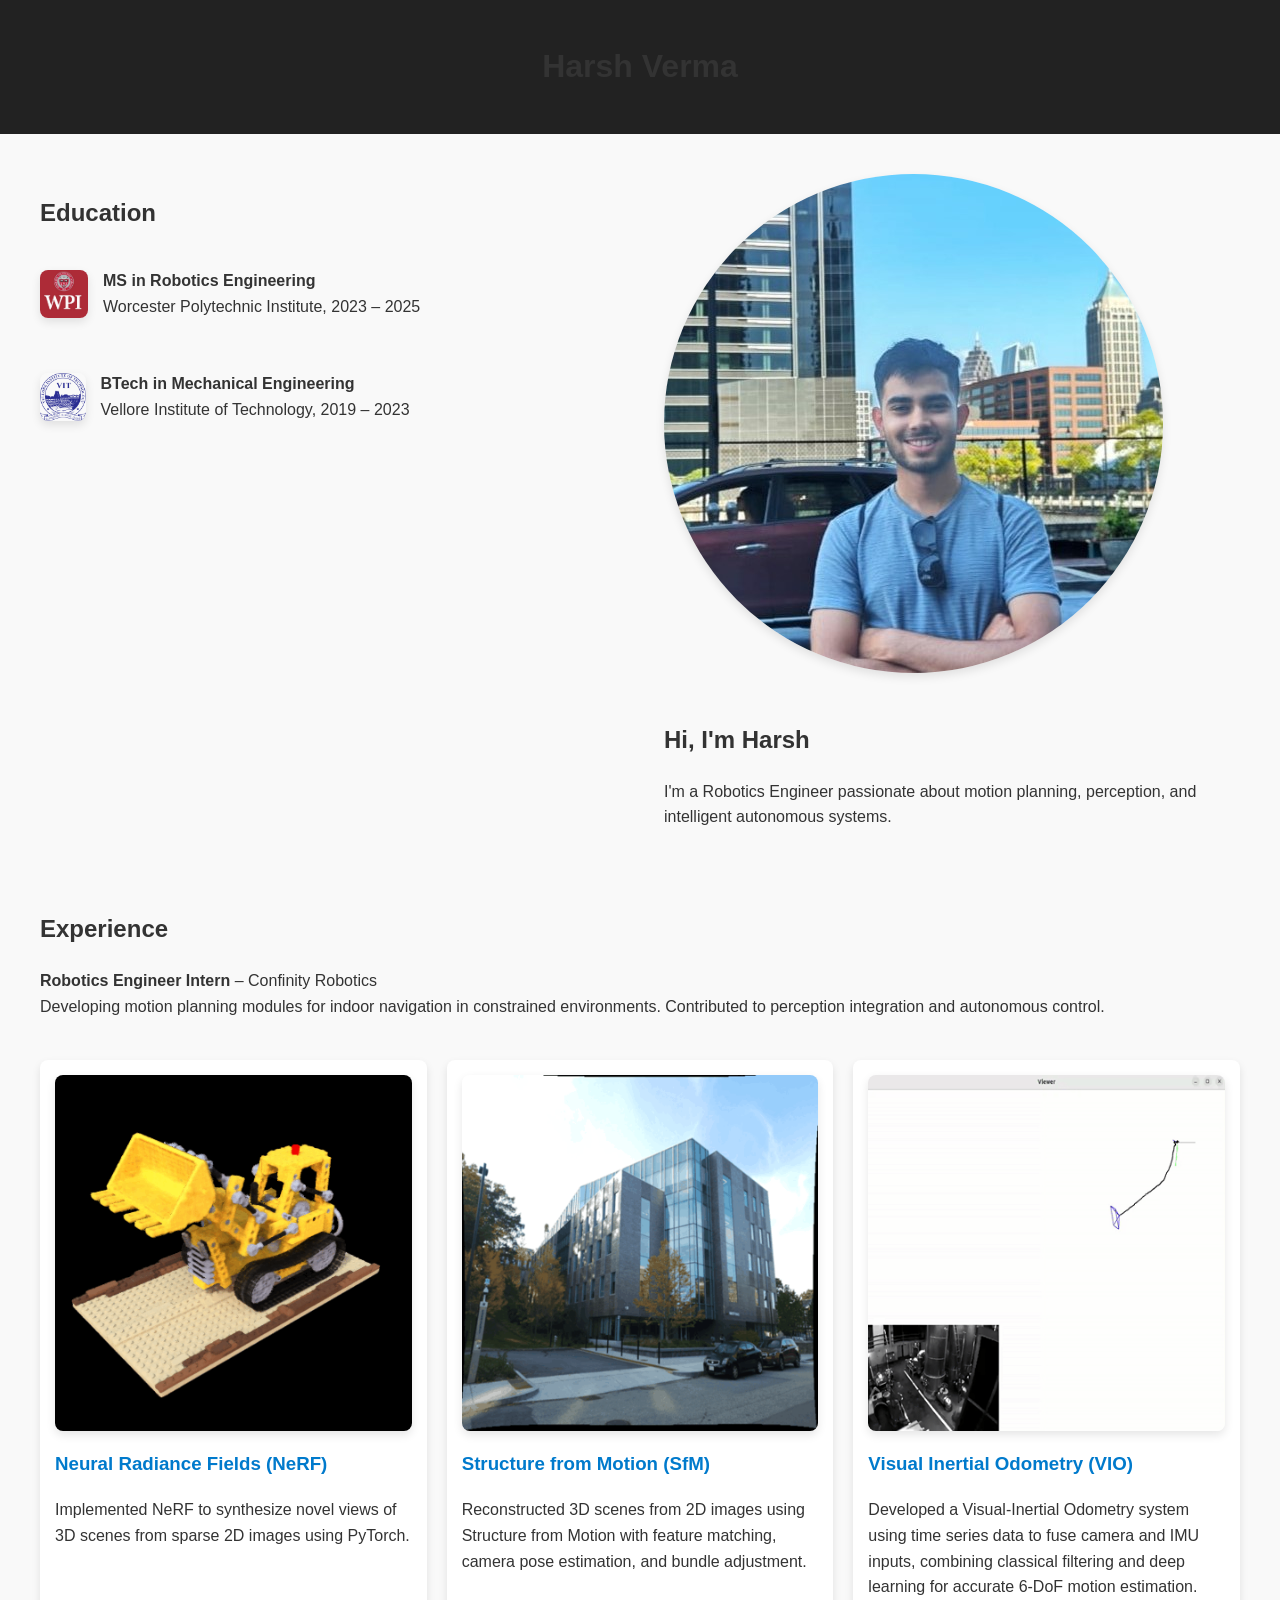
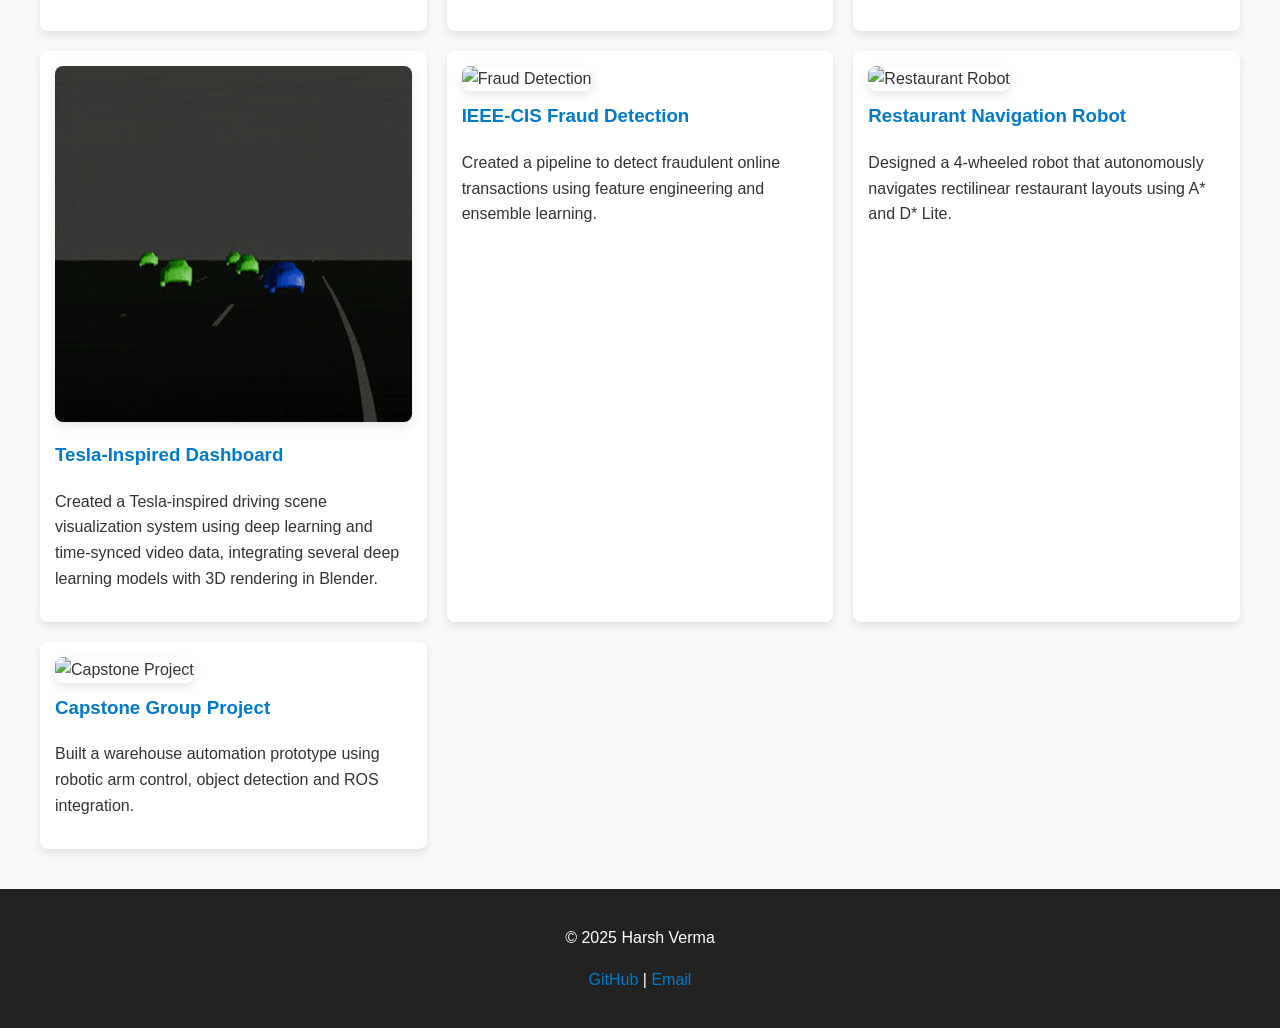
==== index.html @ 073a0b95 "added einstein vision" ====
<!DOCTYPE html>
<html lang="en">
<head>
  <meta charset="UTF-8" />
  <meta name="viewport" content="width=device-width, initial-scale=1.0" />
  <title>Harsh Verma | Robotics Engineer</title>
  <link rel="stylesheet" href="style.css" />
  <style>
    .container {
      display: flex;
      flex-wrap: wrap;
      justify-content: space-between;
      max-width: 1200px;
      margin: 40px auto;
      padding: 0 20px;
    }

    .left-column, .right-column {
      width: 48%;
      box-sizing: border-box;
    }

    .intro-block {
      margin-bottom: 40px;
    }

    .intro-block img {
      max-width: 100%;
      border-radius: 50%;
      margin-bottom: 20px;
    }

    .education-entry {
      display: flex;
      align-items: center;
      margin-bottom: 20px;
    }

    .education-entry img {
      height: 48px;
      width: auto;
      margin-right: 15px;
    }

    .experience {
      max-width: 1200px;
      margin: 40px auto;
      padding: 0 20px;
    }

    .project-grid {
      display: grid;
      grid-template-columns: repeat(auto-fill, minmax(300px, 1fr));
      gap: 20px;
      max-width: 1200px;
      margin: 40px auto;
      padding: 0 20px;
    }

    .project-card {
      background-color: #fff;
      padding: 15px;
      border-radius: 8px;
      box-shadow: 0 4px 8px rgba(0,0,0,0.1);
      transition: transform 0.2s;
    }

    .project-card:hover {
      transform: scale(1.02);
    }

    .project-card img {
      width: 100%;
      height: auto;
      border-radius: 8px;
    }

    .project-card h3 {
      margin-top: 10px;
    }
  </style>
</head>
<body>
  <header>
    <h1>Harsh Verma</h1>
  </header>

  <div class="container">
    <div class="left-column">
      <div class="education-section">
        <h2>Education</h2>
        <div class="education-entry">
          <img src="page_images/wpi_logo.jpg" alt="WPI University logo">
          <p><strong>MS in Robotics Engineering</strong><br />Worcester Polytechnic Institute, 2023 – 2025</p>
        </div>
        <div class="education-entry">
          <img src="page_images/vit_logo.png" alt="VIT logo">
          <p><strong>BTech in Mechanical Engineering</strong><br />Vellore Institute of Technology, 2019 – 2023</p>
        </div>
      </div>
    </div>

    <div class="right-column">
      <div class="intro-block">
        <img src="page_images/profile.jpeg" alt="Harsh Verma">
        <h2>Hi, I'm Harsh</h2>
        <p>
          I'm a Robotics Engineer passionate about motion planning, perception, and intelligent autonomous systems.
        </p>
      </div>
    </div>
  </div>

  <section class="experience">
    <h2>Experience</h2>
    <p><strong>Robotics Engineer Intern</strong> – Confinity Robotics<br />
    Developing motion planning modules for indoor navigation in constrained environments. Contributed to perception integration and autonomous control.</p>
  </section>

  <section class="project-grid">
    <div class="project-card">
      <img src="/projects/nerf/images/nerf_main.gif" alt="NeRF project GIF">
      <h3><a href="projects/nerf/nerf.html">Neural Radiance Fields (NeRF)</a></h3>
      <p>Implemented NeRF to synthesize novel views of 3D scenes from sparse 2D images using PyTorch.</p>
    </div>

    <div class="project-card">
      <img src="/projects/sfm/images/sfm_main.gif" alt="Structure from Motion GIF">
      <h3><a href="projects/sfm/sfm.html">Structure from Motion (SfM)</a></h3>
      <p>Reconstructed 3D scenes from 2D images using Structure from Motion with feature matching, camera pose estimation, and bundle adjustment.</p>
    </div>

    <div class="project-card">
      <img src="/projects/vio/images/vio_main.gif" alt="VIO GIF">
      <h3><a href="projects/vio/vio.html">Visual Inertial Odometry (VIO)</a></h3>
      <p>Developed a Visual-Inertial Odometry system using time series data to fuse camera and IMU inputs, combining classical filtering and deep learning for accurate 6-DoF motion estimation.</p>
    </div>

    <div class="project-card">
      <img src="/projects/einstein/images/einstein_main.gif" alt="Einstein Vision GIF">
      <h3><a href="projects/einstein/einstein.html">Tesla-Inspired Dashboard</a></h3>
      <p>Created a Tesla-inspired driving scene visualization system using deep learning and time-synced video data, integrating several deep learning models with 3D rendering in Blender.</p>
    </div>
    
    <div class="project-card">
      <img src="images/fraud.png" alt="Fraud Detection">
      <h3><a href="projects/fraud-detection.html">IEEE-CIS Fraud Detection</a></h3>
      <p>Created a pipeline to detect fraudulent online transactions using feature engineering and ensemble learning.</p>
    </div>

    <div class="project-card">
      <img src="images/robot.gif" alt="Restaurant Robot">
      <h3><a href="projects/restaurant-robot.html">Restaurant Navigation Robot</a></h3>
      <p>Designed a 4-wheeled robot that autonomously navigates rectilinear restaurant layouts using A* and D* Lite.</p>
    </div>

    <div class="project-card">
      <img src="images/capstone.png" alt="Capstone Project">
      <h3><a href="projects/capstone.html">Capstone Group Project</a></h3>
      <p>Built a warehouse automation prototype using robotic arm control, object detection and ROS integration.</p>
    </div>
  </section>

  <footer>
    <p>© 2025 Harsh Verma</p>
    <p><a href="https://github.com/harshv01">GitHub</a> | <a href="mailto:your@email.com">Email</a></p>
  </footer>
</body>
</html>
---- style.css ----
/* style.css */

body {
    font-family: Arial, sans-serif;
    line-height: 1.6;
    margin: 0;
    padding: 0;
    background-color: #f9f9f9;
    color: #333;
  }
  
  header, footer {
    background-color: #222;
    color: #fff;
    padding: 20px 10px;
    text-align: center;
  }
  
  nav a {
    color: #fff;
    margin: 0 10px;
    text-decoration: none;
  }
  
  section {
    max-width: 900px;
    margin: 30px auto;
    padding: 0 20px;
  }
  
  h1, h2 {
    color: #333;
  }
  
  ul {
    list-style: square;
    padding-left: 20px;
  }
  
  img {
    border-radius: 8px;
    box-shadow: 0 4px 10px rgba(0, 0, 0, 0.1);
  }
  
  a {
    color: #007acc;
    text-decoration: none;
  }
  
  a:hover {
    text-decoration: underline;
  }
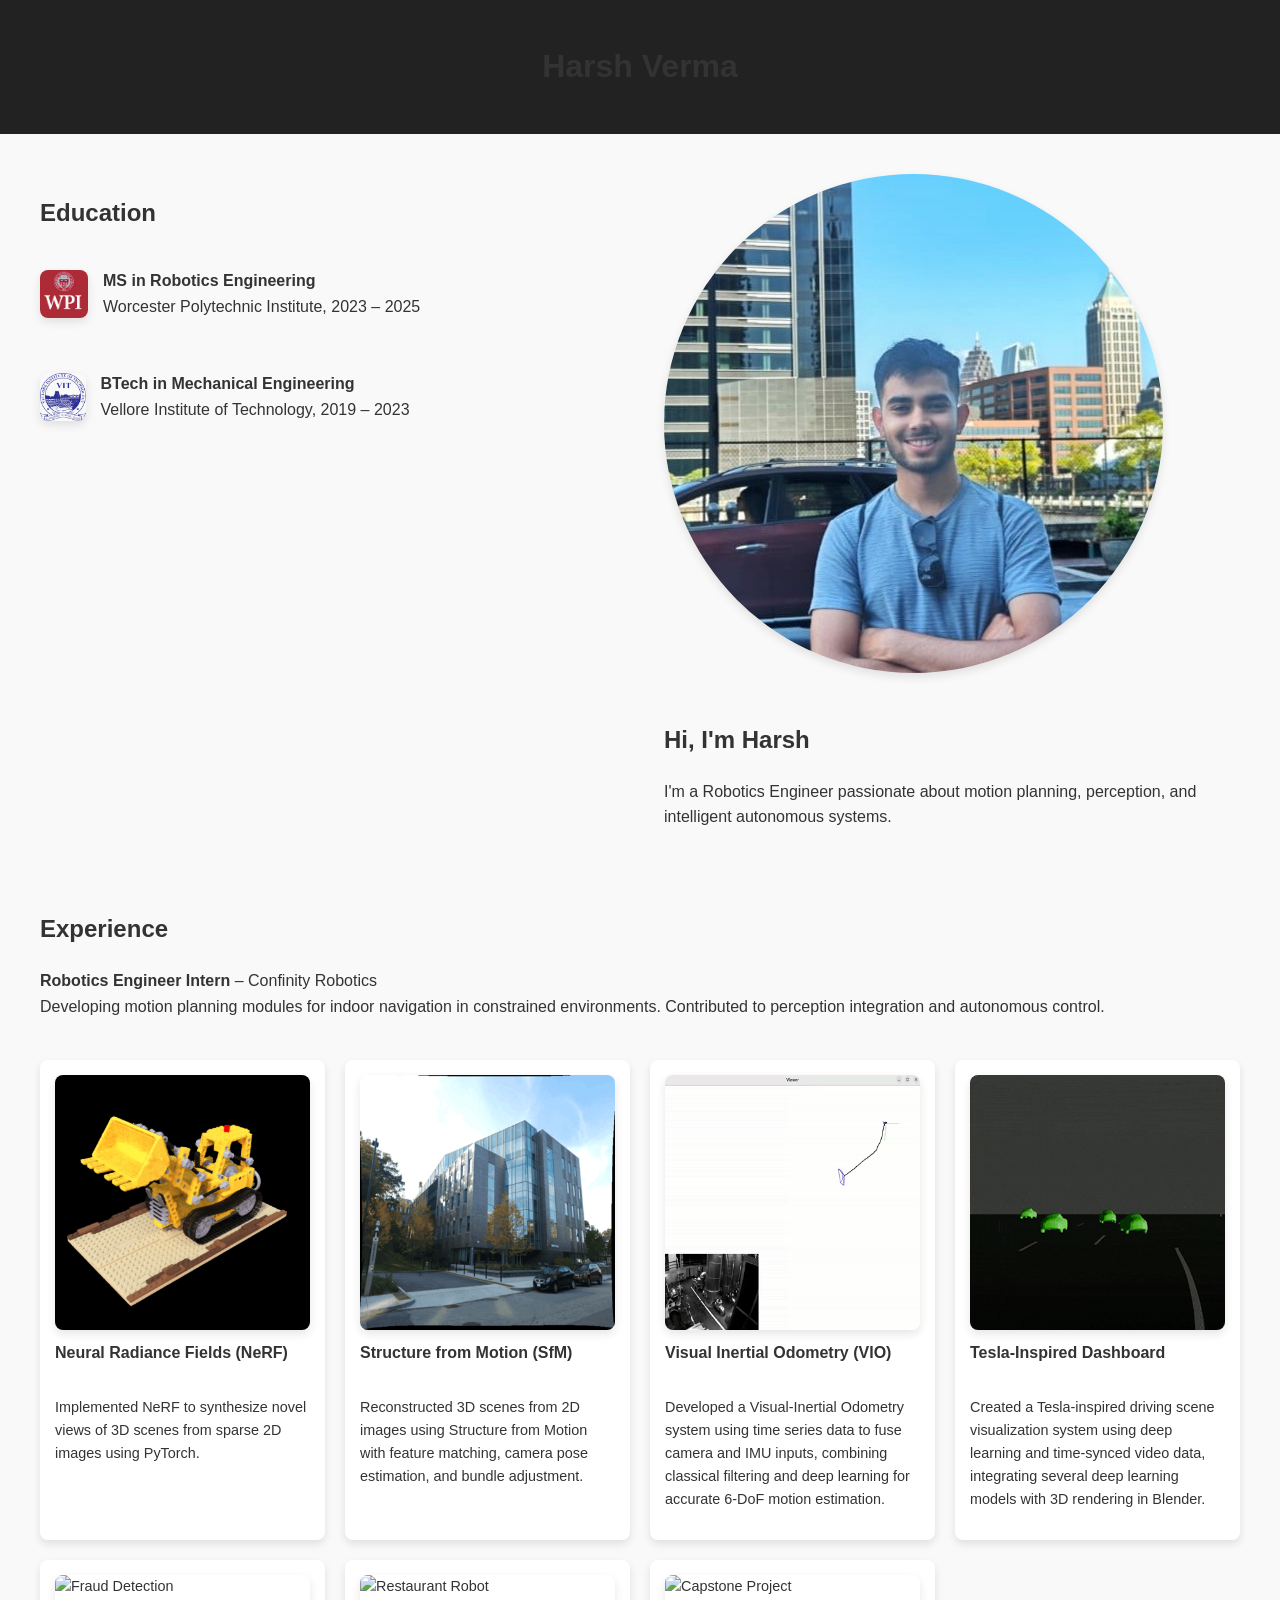
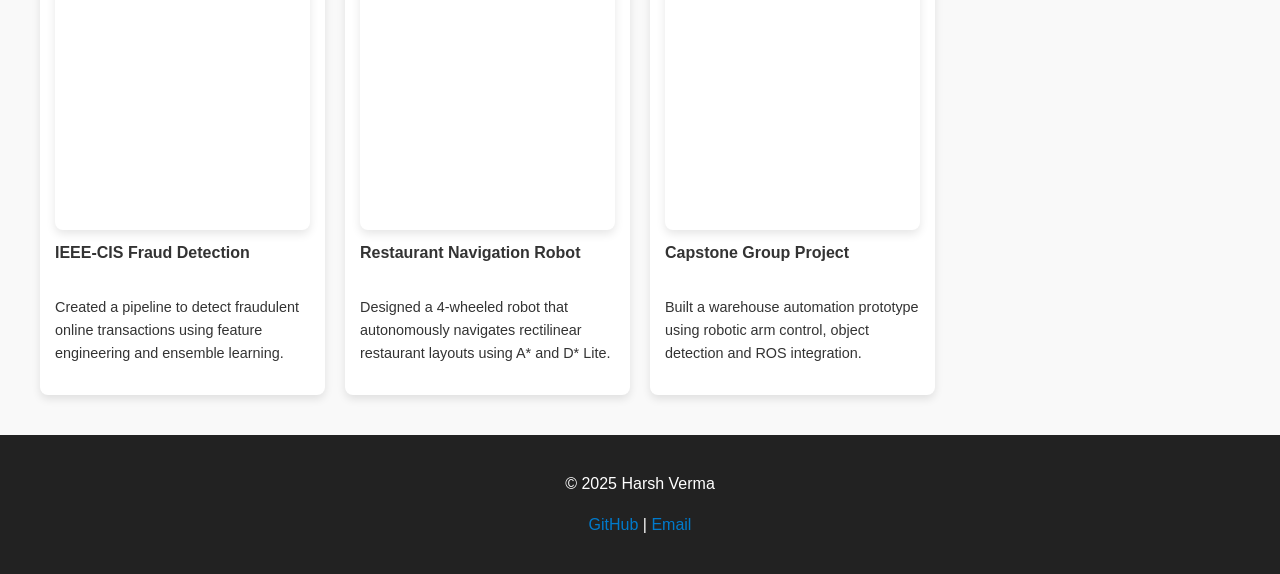
==== commit 5ef905ca: "changed sizes of boxes" ====
--- a/index.html
+++ b/index.html
@@ -50,7 +50,7 @@
 
     .project-grid {
       display: grid;
-      grid-template-columns: repeat(auto-fill, minmax(300px, 1fr));
+      grid-template-columns: repeat(4, 1fr);
       gap: 20px;
       max-width: 1200px;
       margin: 40px auto;
@@ -62,21 +62,38 @@
       padding: 15px;
       border-radius: 8px;
       box-shadow: 0 4px 8px rgba(0,0,0,0.1);
-      transition: transform 0.2s;
+      transition: transform 0.25s ease;
+      text-decoration: none;
+      color: inherit;
+      display: flex;
+      flex-direction: column;
+      align-items: flex-start;
+      font-size: 0.9rem;
     }
 
     .project-card:hover {
-      transform: scale(1.02);
+      transform: scale(1.06);
     }
 
     .project-card img {
       width: 100%;
-      height: auto;
+      aspect-ratio: 1 / 1;
+      object-fit: fill;
       border-radius: 8px;
     }
 
     .project-card h3 {
       margin-top: 10px;
+      font-size: 1rem;
+    }
+
+    .project-card a {
+      text-decoration: none;
+      color: inherit;
+    }
+
+    .project-card a h3 {
+      color: #0366d6;
     }
   </style>
 </head>
@@ -118,47 +135,47 @@
   </section>
 
   <section class="project-grid">
-    <div class="project-card">
+    <a class="project-card" href="projects/nerf/nerf.html">
       <img src="/projects/nerf/images/nerf_main.gif" alt="NeRF project GIF">
-      <h3><a href="projects/nerf/nerf.html">Neural Radiance Fields (NeRF)</a></h3>
+      <h3>Neural Radiance Fields (NeRF)</h3>
       <p>Implemented NeRF to synthesize novel views of 3D scenes from sparse 2D images using PyTorch.</p>
-    </div>
+    </a>
 
-    <div class="project-card">
+    <a class="project-card" href="projects/sfm/sfm.html">
       <img src="/projects/sfm/images/sfm_main.gif" alt="Structure from Motion GIF">
-      <h3><a href="projects/sfm/sfm.html">Structure from Motion (SfM)</a></h3>
+      <h3>Structure from Motion (SfM)</h3>
       <p>Reconstructed 3D scenes from 2D images using Structure from Motion with feature matching, camera pose estimation, and bundle adjustment.</p>
-    </div>
+    </a>
 
-    <div class="project-card">
+    <a class="project-card" href="projects/vio/vio.html">
       <img src="/projects/vio/images/vio_main.gif" alt="VIO GIF">
-      <h3><a href="projects/vio/vio.html">Visual Inertial Odometry (VIO)</a></h3>
+      <h3>Visual Inertial Odometry (VIO)</h3>
       <p>Developed a Visual-Inertial Odometry system using time series data to fuse camera and IMU inputs, combining classical filtering and deep learning for accurate 6-DoF motion estimation.</p>
-    </div>
+    </a>
 
-    <div class="project-card">
+    <a class="project-card" href="projects/einstein/einstein.html">
       <img src="/projects/einstein/images/einstein_main.gif" alt="Einstein Vision GIF">
-      <h3><a href="projects/einstein/einstein.html">Tesla-Inspired Dashboard</a></h3>
+      <h3>Tesla-Inspired Dashboard</h3>
       <p>Created a Tesla-inspired driving scene visualization system using deep learning and time-synced video data, integrating several deep learning models with 3D rendering in Blender.</p>
-    </div>
-    
-    <div class="project-card">
+    </a>
+
+    <a class="project-card" href="projects/fraud-detection.html">
       <img src="images/fraud.png" alt="Fraud Detection">
-      <h3><a href="projects/fraud-detection.html">IEEE-CIS Fraud Detection</a></h3>
+      <h3>IEEE-CIS Fraud Detection</h3>
       <p>Created a pipeline to detect fraudulent online transactions using feature engineering and ensemble learning.</p>
-    </div>
+    </a>
 
-    <div class="project-card">
+    <a class="project-card" href="projects/restaurant-robot.html">
       <img src="images/robot.gif" alt="Restaurant Robot">
-      <h3><a href="projects/restaurant-robot.html">Restaurant Navigation Robot</a></h3>
+      <h3>Restaurant Navigation Robot</h3>
       <p>Designed a 4-wheeled robot that autonomously navigates rectilinear restaurant layouts using A* and D* Lite.</p>
-    </div>
+    </a>
 
-    <div class="project-card">
+    <a class="project-card" href="projects/capstone.html">
       <img src="images/capstone.png" alt="Capstone Project">
-      <h3><a href="projects/capstone.html">Capstone Group Project</a></h3>
+      <h3>Capstone Group Project</h3>
       <p>Built a warehouse automation prototype using robotic arm control, object detection and ROS integration.</p>
-    </div>
+    </a>
   </section>
 
   <footer>
@@ -166,4 +183,4 @@
     <p><a href="https://github.com/harshv01">GitHub</a> | <a href="mailto:your@email.com">Email</a></p>
   </footer>
 </body>
-</html>+</html>
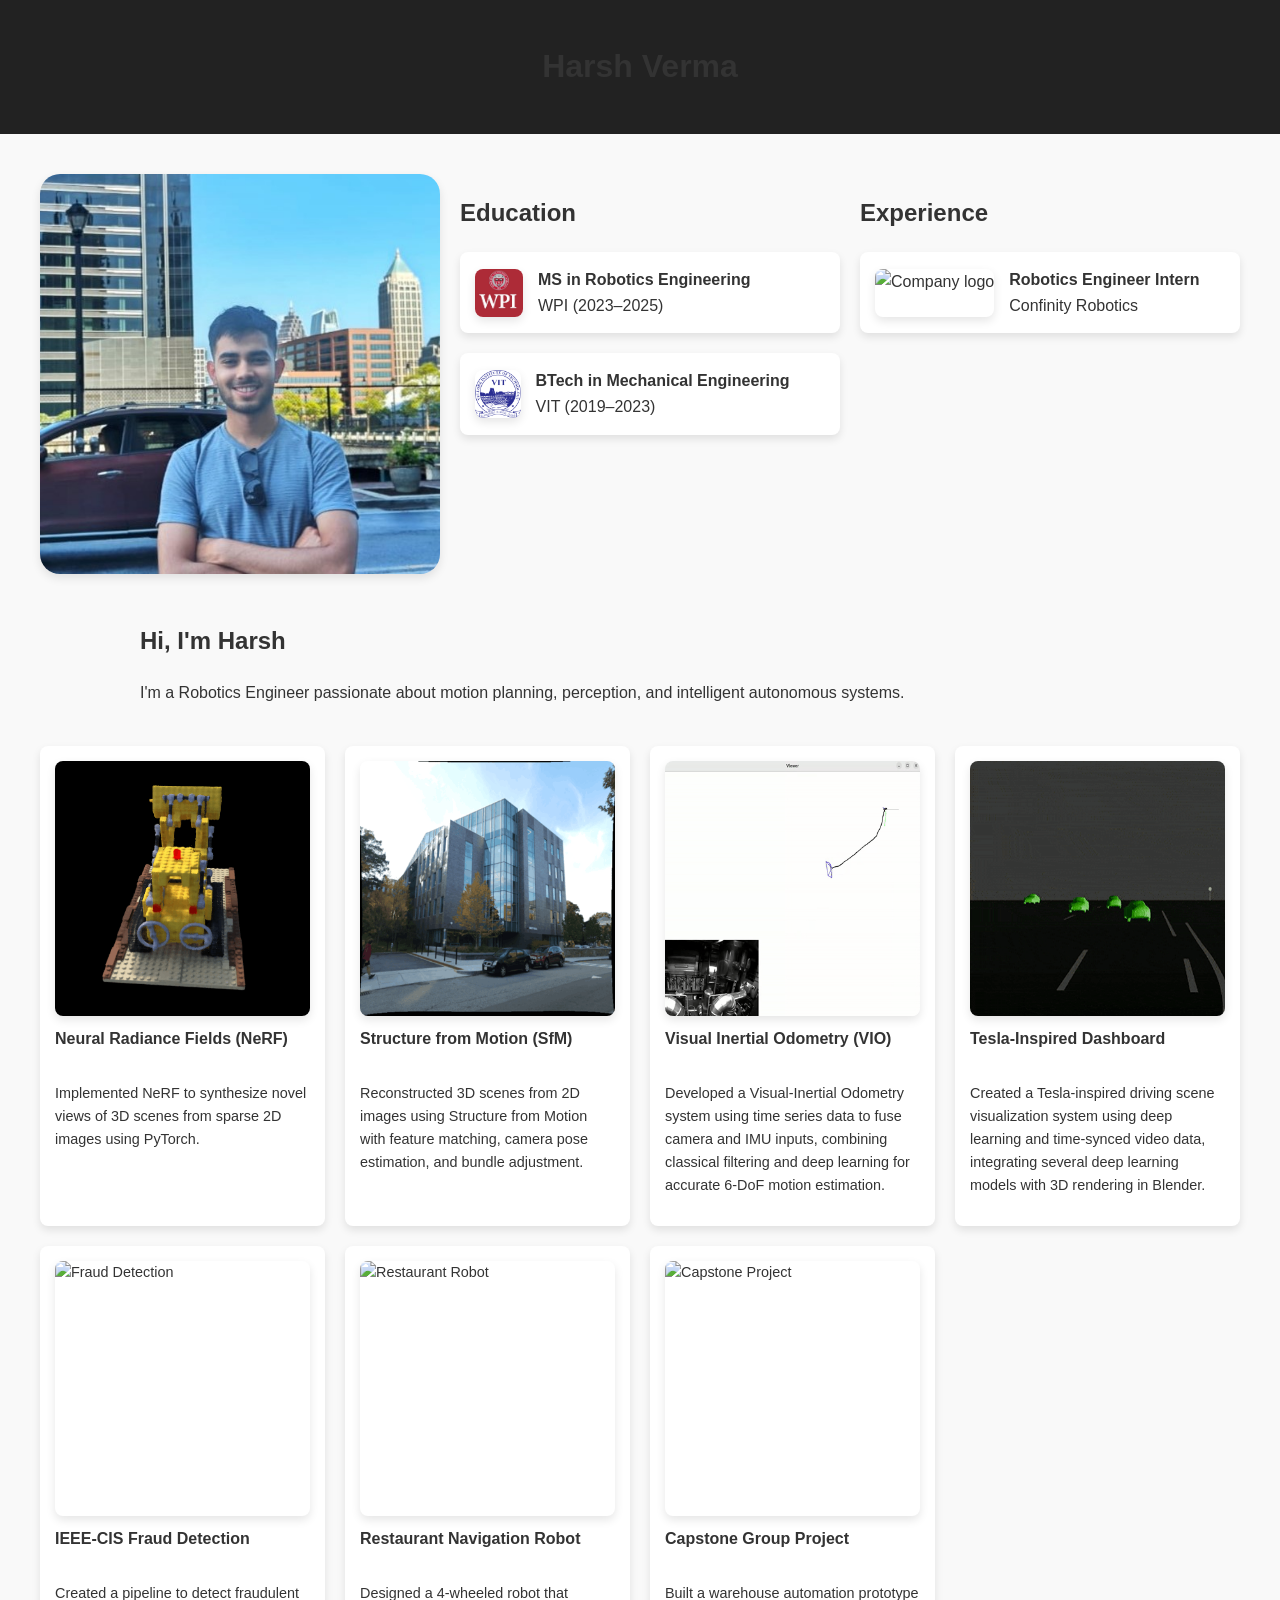
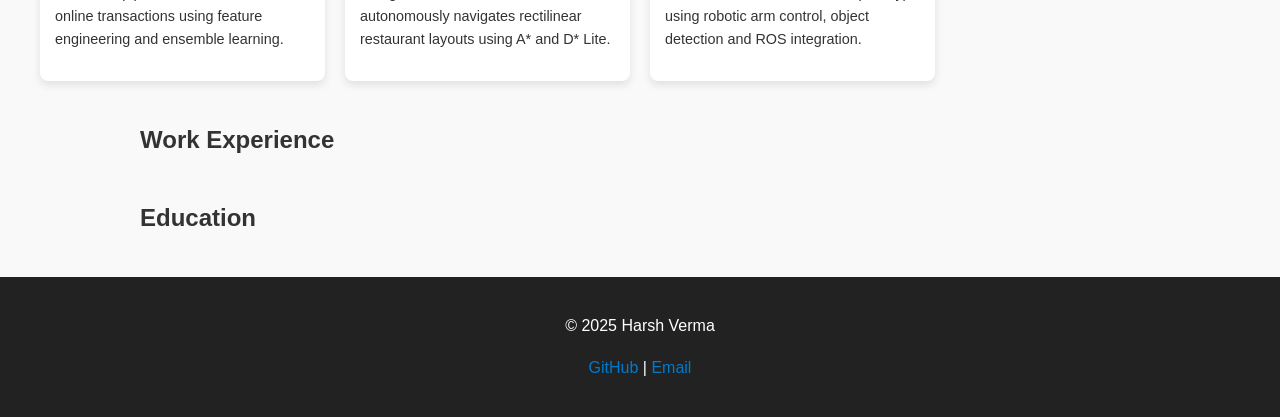
==== commit c86dfab7: "Added education and work experience cards" ====
--- a/index.html
+++ b/index.html
@@ -8,42 +8,58 @@
   <style>
     .container {
       display: flex;
-      flex-wrap: wrap;
       justify-content: space-between;
       max-width: 1200px;
       margin: 40px auto;
       padding: 0 20px;
-    }
-
-    .left-column, .right-column {
-      width: 48%;
-      box-sizing: border-box;
-    }
-
-    .intro-block {
-      margin-bottom: 40px;
-    }
-
-    .intro-block img {
-      max-width: 100%;
-      border-radius: 50%;
-      margin-bottom: 20px;
-    }
-
-    .education-entry {
+      gap: 20px;
+    }
+
+    .profile-photo {
+      flex: 0 0 400px;
+    }
+
+    .profile-photo img {
+      width: 100%;
+      height: 400px;
+      object-fit: contain;
+      border-radius: 20px;
+    }
+
+    .education-preview, .experience-preview {
+      flex: 1;
+    }
+
+    .card-preview-grid {
+      display: flex;
+      flex-direction: column;
+      gap: 20px;
+    }
+
+    .card-preview {
+      background-color: #fff;
+      border-radius: 8px;
+      box-shadow: 0 4px 8px rgba(0,0,0,0.1);
+      padding: 15px;
+      transition: transform 0.2s;
+      text-decoration: none;
+      color: inherit;
       display: flex;
       align-items: center;
-      margin-bottom: 20px;
-    }
-
-    .education-entry img {
+      gap: 15px;
+    }
+
+    .card-preview img {
       height: 48px;
       width: auto;
-      margin-right: 15px;
-    }
-
-    .experience {
-      max-width: 1200px;
+    }
+
+    .card-preview:hover {
+      transform: scale(1.03);
+    }
+
+    .intro-block, .experience-section, .education-section-detail {
+      max-width: 1000px;
       margin: 40px auto;
       padding: 0 20px;
     }
@@ -102,38 +118,52 @@
     <h1>Harsh Verma</h1>
   </header>
 
+  <!-- Top Layout -->
   <div class="container">
-    <div class="left-column">
-      <div class="education-section">
-        <h2>Education</h2>
-        <div class="education-entry">
-          <img src="page_images/wpi_logo.jpg" alt="WPI University logo">
-          <p><strong>MS in Robotics Engineering</strong><br />Worcester Polytechnic Institute, 2023 – 2025</p>
-        </div>
-        <div class="education-entry">
+    <div class="profile-photo">
+      <img src="page_images/profile.jpeg" alt="Harsh Verma">
+    </div>
+
+    <div class="education-preview">
+      <h2>Education</h2>
+      <div class="card-preview-grid">
+        <a class="card-preview" href="#education-details">
+          <img src="page_images/wpi_logo.jpg" alt="WPI logo">
+          <div>
+            <strong>MS in Robotics Engineering</strong><br />WPI (2023–2025)
+          </div>
+        </a>
+        <a class="card-preview" href="#education-details">
           <img src="page_images/vit_logo.png" alt="VIT logo">
-          <p><strong>BTech in Mechanical Engineering</strong><br />Vellore Institute of Technology, 2019 – 2023</p>
-        </div>
+          <div>
+            <strong>BTech in Mechanical Engineering</strong><br />VIT (2019–2023)
+          </div>
+        </a>
       </div>
     </div>
 
-    <div class="right-column">
-      <div class="intro-block">
-        <img src="page_images/profile.jpeg" alt="Harsh Verma">
-        <h2>Hi, I'm Harsh</h2>
-        <p>
-          I'm a Robotics Engineer passionate about motion planning, perception, and intelligent autonomous systems.
-        </p>
+    <div class="experience-preview">
+      <h2>Experience</h2>
+      <div class="card-preview-grid">
+        <a class="card-preview" href="#experience-details">
+          <img src="page_images/placeholder_icon.png" alt="Company logo">
+          <div>
+            <strong>Robotics Engineer Intern</strong><br />Confinity Robotics
+          </div>
+        </a>
       </div>
     </div>
   </div>
 
-  <section class="experience">
-    <h2>Experience</h2>
-    <p><strong>Robotics Engineer Intern</strong> – Confinity Robotics<br />
-    Developing motion planning modules for indoor navigation in constrained environments. Contributed to perception integration and autonomous control.</p>
-  </section>
-
+  <!-- Intro Section -->
+  <section class="intro-block">
+    <h2>Hi, I'm Harsh</h2>
+    <p>
+      I'm a Robotics Engineer passionate about motion planning, perception, and intelligent autonomous systems.
+    </p>
+  </section>
+
+  <!-- Projects Section -->
   <section class="project-grid">
     <a class="project-card" href="projects/nerf/nerf.html">
       <img src="/projects/nerf/images/nerf_main.gif" alt="NeRF project GIF">
@@ -176,6 +206,18 @@
       <h3>Capstone Group Project</h3>
       <p>Built a warehouse automation prototype using robotic arm control, object detection and ROS integration.</p>
     </a>
+  </section>
+
+  <!-- Work Experience Section -->
+  <section class="experience-section" id="experience-details">
+    <h2>Work Experience</h2>
+    <!-- Add detailed experience content here -->
+  </section>
+
+  <!-- Education Detail Section -->
+  <section class="education-section-detail" id="education-details">
+    <h2>Education</h2>
+    <!-- Add detailed education content here -->
   </section>
 
   <footer>
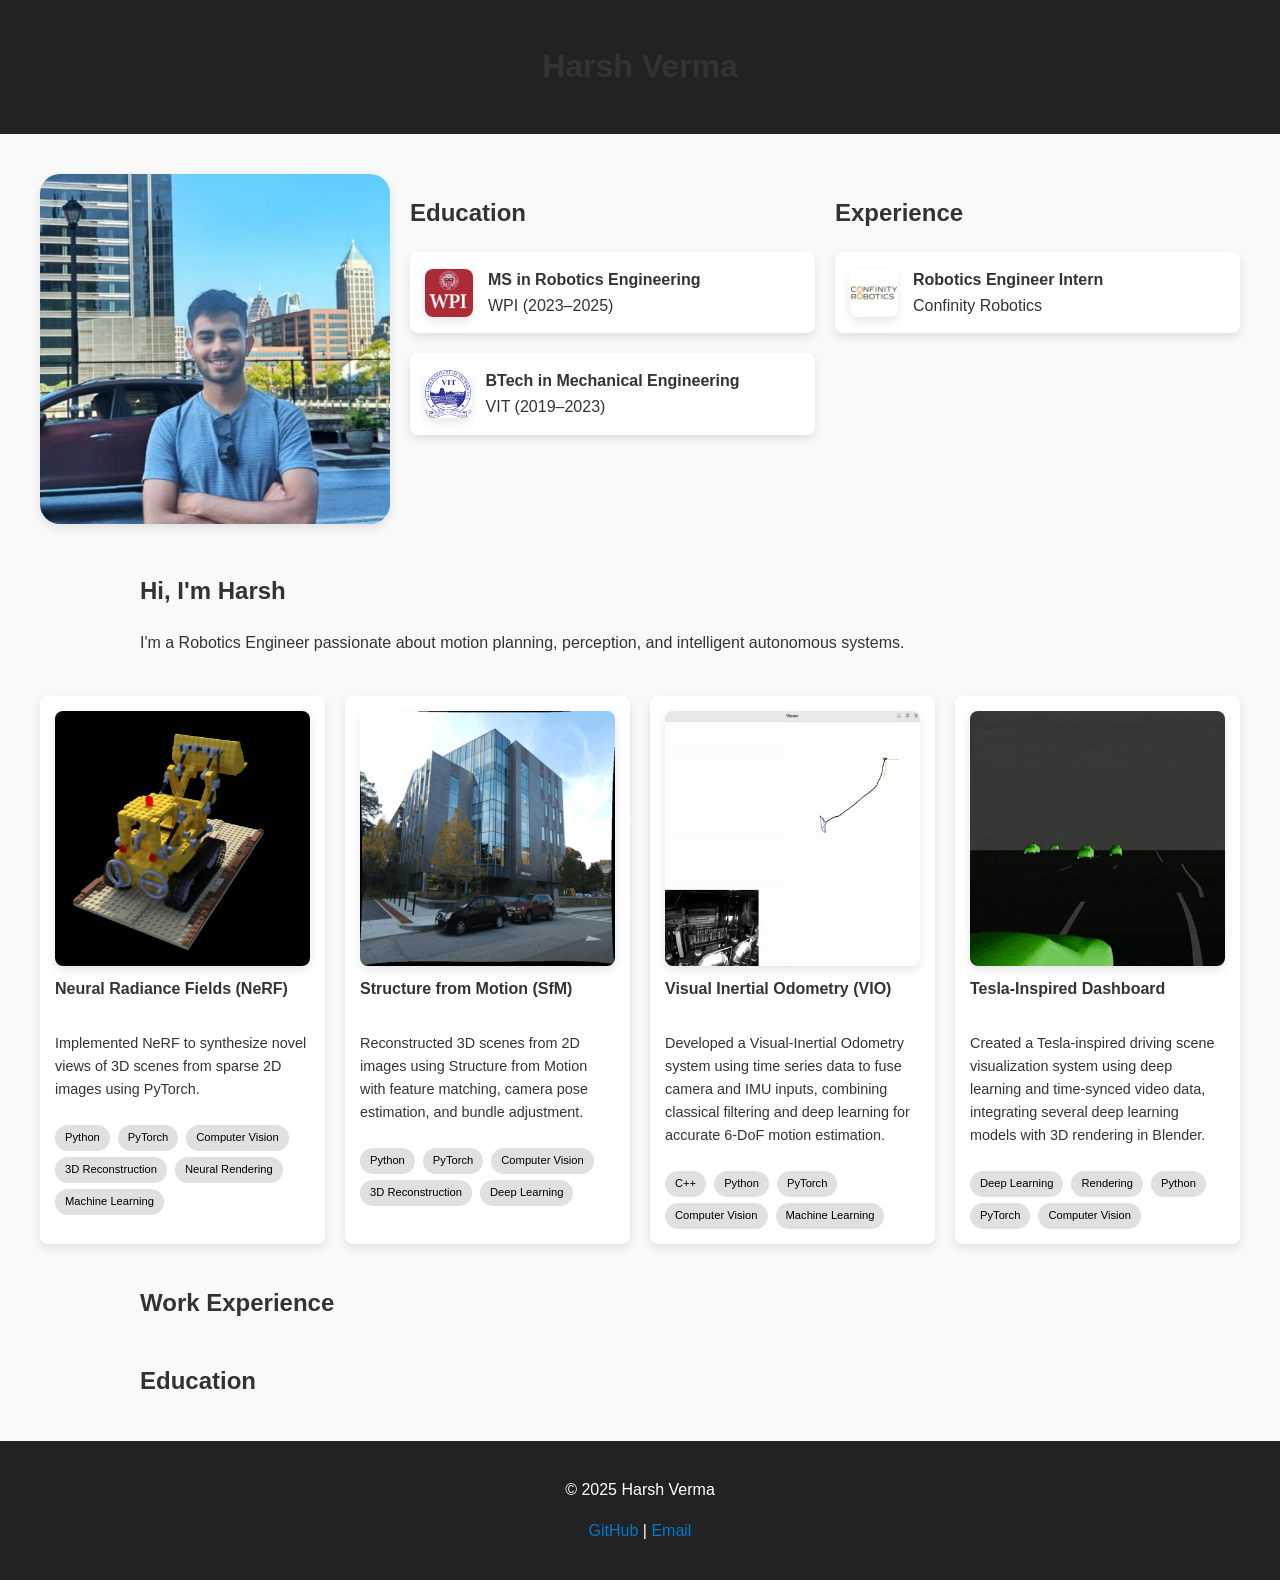
==== commit 559d45e4: "changes to the layout" ====
--- a/index.html
+++ b/index.html
@@ -16,12 +16,12 @@
     }
 
     .profile-photo {
-      flex: 0 0 400px;
+      flex: 0 0 350px;
     }
 
     .profile-photo img {
       width: 100%;
-      height: 400px;
+      height: 350px;
       object-fit: contain;
       border-radius: 20px;
     }
@@ -110,6 +110,21 @@
 
     .project-card a h3 {
       color: #0366d6;
+    }
+    .skills-list {
+      display: flex;
+      flex-wrap: wrap;
+      gap: 6px 8px;
+      margin-top: 10px;
+    }
+
+    .skill-badge {
+      background-color: #e0e0e0;
+      color: #000;
+      padding: 4px 10px;
+      border-radius: 9999px;
+      font-size: 0.7rem;
+      font-weight: 500;
     }
   </style>
 </head>
@@ -146,7 +161,7 @@
       <h2>Experience</h2>
       <div class="card-preview-grid">
         <a class="card-preview" href="#experience-details">
-          <img src="page_images/placeholder_icon.png" alt="Company logo">
+          <img src="page_images/confinity_robotics_logo.jfif" alt="Company logo">
           <div>
             <strong>Robotics Engineer Intern</strong><br />Confinity Robotics
           </div>
@@ -169,43 +184,55 @@
       <img src="/projects/nerf/images/nerf_main.gif" alt="NeRF project GIF">
       <h3>Neural Radiance Fields (NeRF)</h3>
       <p>Implemented NeRF to synthesize novel views of 3D scenes from sparse 2D images using PyTorch.</p>
+      <div class="skills-list">
+        <div class="skill-badge">Python</div>
+        <div class="skill-badge">PyTorch</div>
+        <div class="skill-badge">Computer Vision</div>
+        <div class="skill-badge">3D Reconstruction</div>
+        <div class="skill-badge">Neural Rendering</div>
+        <div class="skill-badge">Machine Learning</div>
+      </div>
     </a>
 
     <a class="project-card" href="projects/sfm/sfm.html">
       <img src="/projects/sfm/images/sfm_main.gif" alt="Structure from Motion GIF">
       <h3>Structure from Motion (SfM)</h3>
       <p>Reconstructed 3D scenes from 2D images using Structure from Motion with feature matching, camera pose estimation, and bundle adjustment.</p>
+      <div class="skills-list">
+        <div class="skill-badge">Python</div>
+        <div class="skill-badge">PyTorch</div>
+        <div class="skill-badge">Computer Vision</div>
+        <div class="skill-badge">3D Reconstruction</div>
+        <div class="skill-badge">Deep Learning</div>
+      </div>
     </a>
 
     <a class="project-card" href="projects/vio/vio.html">
       <img src="/projects/vio/images/vio_main.gif" alt="VIO GIF">
       <h3>Visual Inertial Odometry (VIO)</h3>
       <p>Developed a Visual-Inertial Odometry system using time series data to fuse camera and IMU inputs, combining classical filtering and deep learning for accurate 6-DoF motion estimation.</p>
+      <div class="skills-list">
+        <div class="skill-badge">C++</div>
+        <div class="skill-badge">Python</div>
+        <div class="skill-badge">PyTorch</div>
+        <div class="skill-badge">Computer Vision</div>
+        <div class="skill-badge">Machine Learning</div>
+      </div>
     </a>
 
     <a class="project-card" href="projects/einstein/einstein.html">
       <img src="/projects/einstein/images/einstein_main.gif" alt="Einstein Vision GIF">
       <h3>Tesla-Inspired Dashboard</h3>
       <p>Created a Tesla-inspired driving scene visualization system using deep learning and time-synced video data, integrating several deep learning models with 3D rendering in Blender.</p>
-    </a>
-
-    <a class="project-card" href="projects/fraud-detection.html">
-      <img src="images/fraud.png" alt="Fraud Detection">
-      <h3>IEEE-CIS Fraud Detection</h3>
-      <p>Created a pipeline to detect fraudulent online transactions using feature engineering and ensemble learning.</p>
-    </a>
-
-    <a class="project-card" href="projects/restaurant-robot.html">
-      <img src="images/robot.gif" alt="Restaurant Robot">
-      <h3>Restaurant Navigation Robot</h3>
-      <p>Designed a 4-wheeled robot that autonomously navigates rectilinear restaurant layouts using A* and D* Lite.</p>
-    </a>
-
-    <a class="project-card" href="projects/capstone.html">
-      <img src="images/capstone.png" alt="Capstone Project">
-      <h3>Capstone Group Project</h3>
-      <p>Built a warehouse automation prototype using robotic arm control, object detection and ROS integration.</p>
-    </a>
+      <div class="skills-list">
+        <div class="skill-badge">Deep Learning</div>
+        <div class="skill-badge">Rendering</div>
+        <div class="skill-badge">Python</div>
+        <div class="skill-badge">PyTorch</div>
+        <div class="skill-badge">Computer Vision</div>
+      </div>
+    </a>
+
   </section>
 
   <!-- Work Experience Section -->
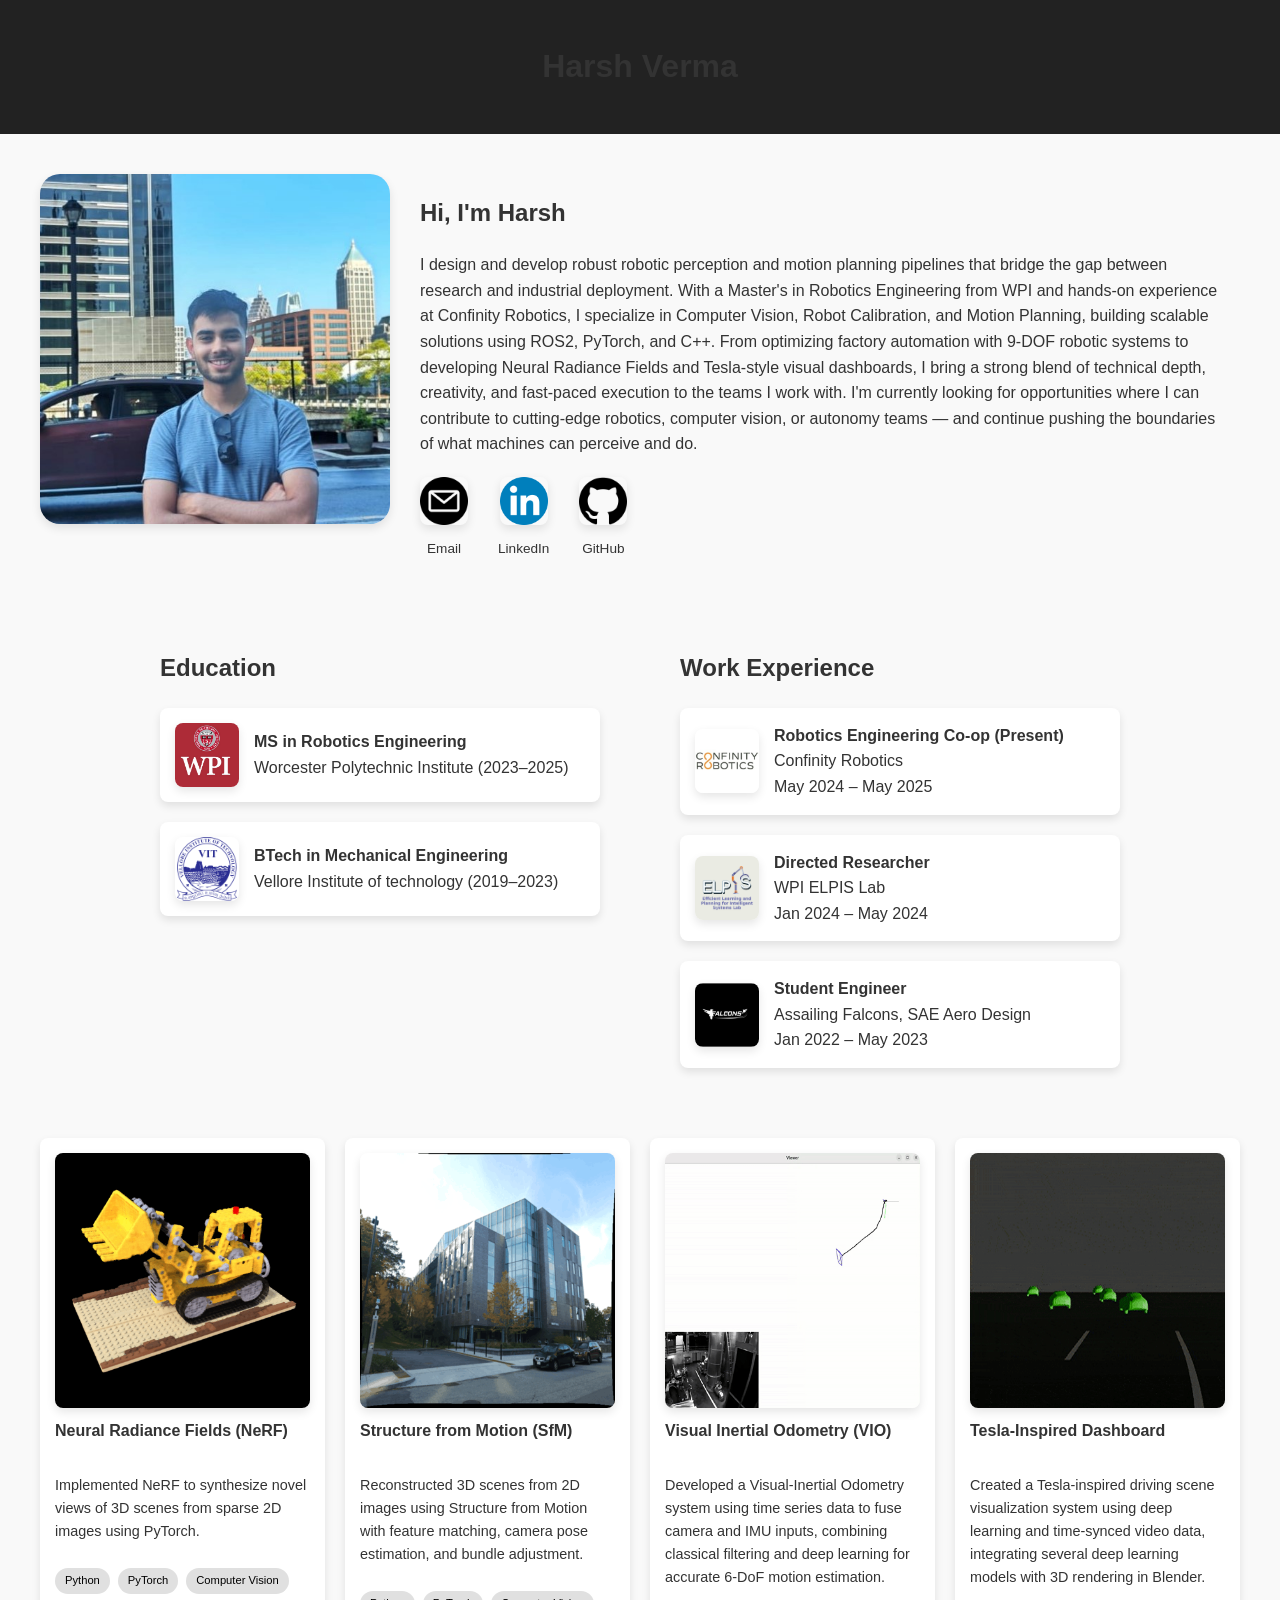
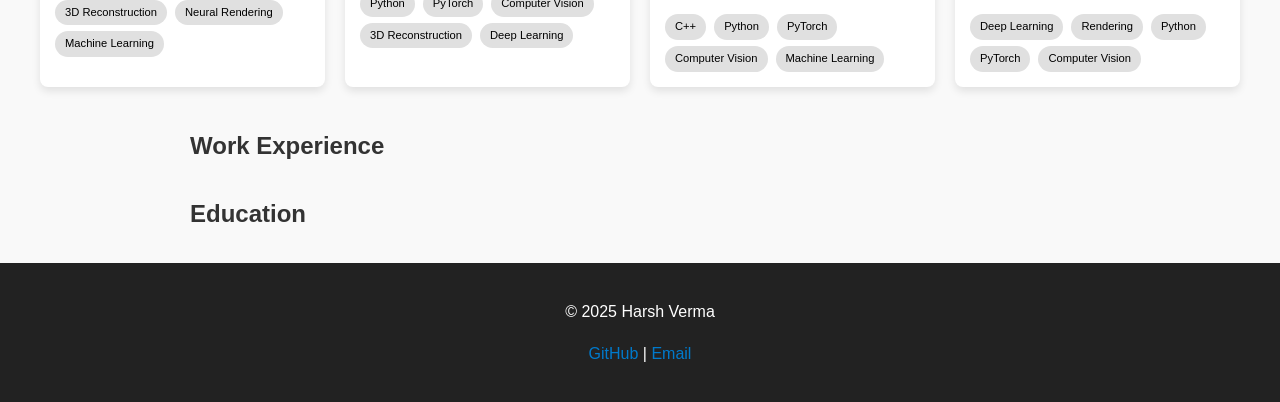
==== commit 44757949: "added icons, changes the layout of index page" ====
--- a/index.html
+++ b/index.html
@@ -26,8 +26,45 @@
       border-radius: 20px;
     }
 
-    .education-preview, .experience-preview {
+    .intro-block {
       flex: 1;
+      padding: 0 10px;
+    }
+
+    .contact-icons {
+      margin-top: 20px;
+      display: flex;
+      gap: 30px;
+      align-items: center;
+    }
+
+    .contact-icons a {
+      text-align: center;
+      text-decoration: none;
+      color: inherit;
+      font-size: 0.85rem;
+      font-weight: 500;
+    }
+
+    .contact-icons a img {
+      height: 48px;
+      width: 48px;
+      margin-bottom: 6px;
+    }
+
+
+    .dual-section {
+      display: flex;
+      justify-content: space-around;
+      max-width: 1000px;
+      margin: 40px auto;
+      padding: 0 20px;
+      gap: 40px;
+    }
+
+    .dual-section .section-block {
+      flex: 1;
+      max-width: 480px;
     }
 
     .card-preview-grid {
@@ -50,18 +87,15 @@
     }
 
     .card-preview img {
-      height: 48px;
-      width: auto;
-    }
+      height: 64px;
+      width: 64px;
+      object-fit: contain;
+      border-radius: 8px;
+    }
+
 
     .card-preview:hover {
       transform: scale(1.03);
-    }
-
-    .intro-block, .experience-section, .education-section-detail {
-      max-width: 1000px;
-      margin: 40px auto;
-      padding: 0 20px;
     }
 
     .project-grid {
@@ -111,6 +145,7 @@
     .project-card a h3 {
       color: #0366d6;
     }
+
     .skills-list {
       display: flex;
       flex-wrap: wrap;
@@ -138,45 +173,86 @@
     <div class="profile-photo">
       <img src="page_images/profile.jpeg" alt="Harsh Verma">
     </div>
-
-    <div class="education-preview">
+    <div class="intro-block">
+      <h2>Hi, I'm Harsh</h2>
+      <p>
+        I design and develop robust robotic perception and motion planning pipelines that bridge the gap between research and industrial deployment. With a Master's in Robotics Engineering from WPI and hands-on experience at Confinity Robotics, I specialize in Computer Vision, Robot Calibration, and Motion Planning, building scalable solutions using ROS2, PyTorch, and C++.
+
+        From optimizing factory automation with 9-DOF robotic systems to developing Neural Radiance Fields and Tesla-style visual dashboards, I bring a strong blend of technical depth, creativity, and fast-paced execution to the teams I work with.
+
+        I'm currently looking for opportunities where I can contribute to cutting-edge robotics, computer vision, or autonomy teams — and continue pushing the boundaries of what machines can perceive and do.
+      </p>
+      <div class="contact-icons">
+        <a href="mailto:harshverma.ro@gmail.com">
+          <img src="icons/email_icon.png" alt="Email">
+          <div>Email</div>
+        </a>
+        <a href="https://www.linkedin.com/in/harsh-v01/" target="_blank">
+          <img src="icons/linkedin.png" alt="LinkedIn">
+          <div>LinkedIn</div>
+        </a>
+        <a href="https://github.com/harshv01" target="_blank">
+          <img src="icons/github.png" alt="GitHub">
+          <div>GitHub</div>
+        </a>
+      </div>
+      
+    </div>
+  </div>
+
+  <!-- Dual Section: Education and Work Experience Side-by-Side -->
+  <div class="dual-section">
+    <section class="section-block">
       <h2>Education</h2>
       <div class="card-preview-grid">
         <a class="card-preview" href="#education-details">
           <img src="page_images/wpi_logo.jpg" alt="WPI logo">
           <div>
-            <strong>MS in Robotics Engineering</strong><br />WPI (2023–2025)
+            <strong>MS in Robotics Engineering</strong><br />Worcester Polytechnic Institute (2023–2025)
           </div>
         </a>
         <a class="card-preview" href="#education-details">
           <img src="page_images/vit_logo.png" alt="VIT logo">
           <div>
-            <strong>BTech in Mechanical Engineering</strong><br />VIT (2019–2023)
-          </div>
-        </a>
-      </div>
-    </div>
-
-    <div class="experience-preview">
-      <h2>Experience</h2>
+            <strong>BTech in Mechanical Engineering</strong><br />Vellore Institute of technology (2019–2023)
+          </div>
+        </a>
+      </div>
+    </section>
+
+    <section class="section-block" id="experience-details">
+      <h2>Work Experience</h2>
       <div class="card-preview-grid">
         <a class="card-preview" href="#experience-details">
           <img src="page_images/confinity_robotics_logo.jfif" alt="Company logo">
           <div>
-            <strong>Robotics Engineer Intern</strong><br />Confinity Robotics
-          </div>
-        </a>
-      </div>
-    </div>
+            <strong>Robotics Engineering Co-op (Present)</strong><br />
+            Confinity Robotics<br />
+            <span class="experience-dates">May 2024 – May 2025</span>
+          </div>
+        </a>
+
+        <a class="card-preview" href="#experience-details">
+          <img src="icons/elpis_logo.jpg" alt="Company logo">
+          <div>
+            <strong>Directed Researcher</strong><br />
+            WPI ELPIS Lab<br />
+            <span class="experience-dates">Jan 2024 – May 2024</span>
+          </div>
+        </a>
+
+        <a class="card-preview" href="#experience-details">
+          <img src="icons/falcons_logo.jfif" alt="Company logo">
+          <div>
+            <strong>Student Engineer</strong><br />
+            Assailing Falcons, SAE Aero Design<br />
+            <span class="experience-dates">Jan 2022 – May 2023</span>
+          </div>
+        </a>
+      </div>
+    </section>
   </div>
 
-  <!-- Intro Section -->
-  <section class="intro-block">
-    <h2>Hi, I'm Harsh</h2>
-    <p>
-      I'm a Robotics Engineer passionate about motion planning, perception, and intelligent autonomous systems.
-    </p>
-  </section>
 
   <!-- Projects Section -->
   <section class="project-grid">
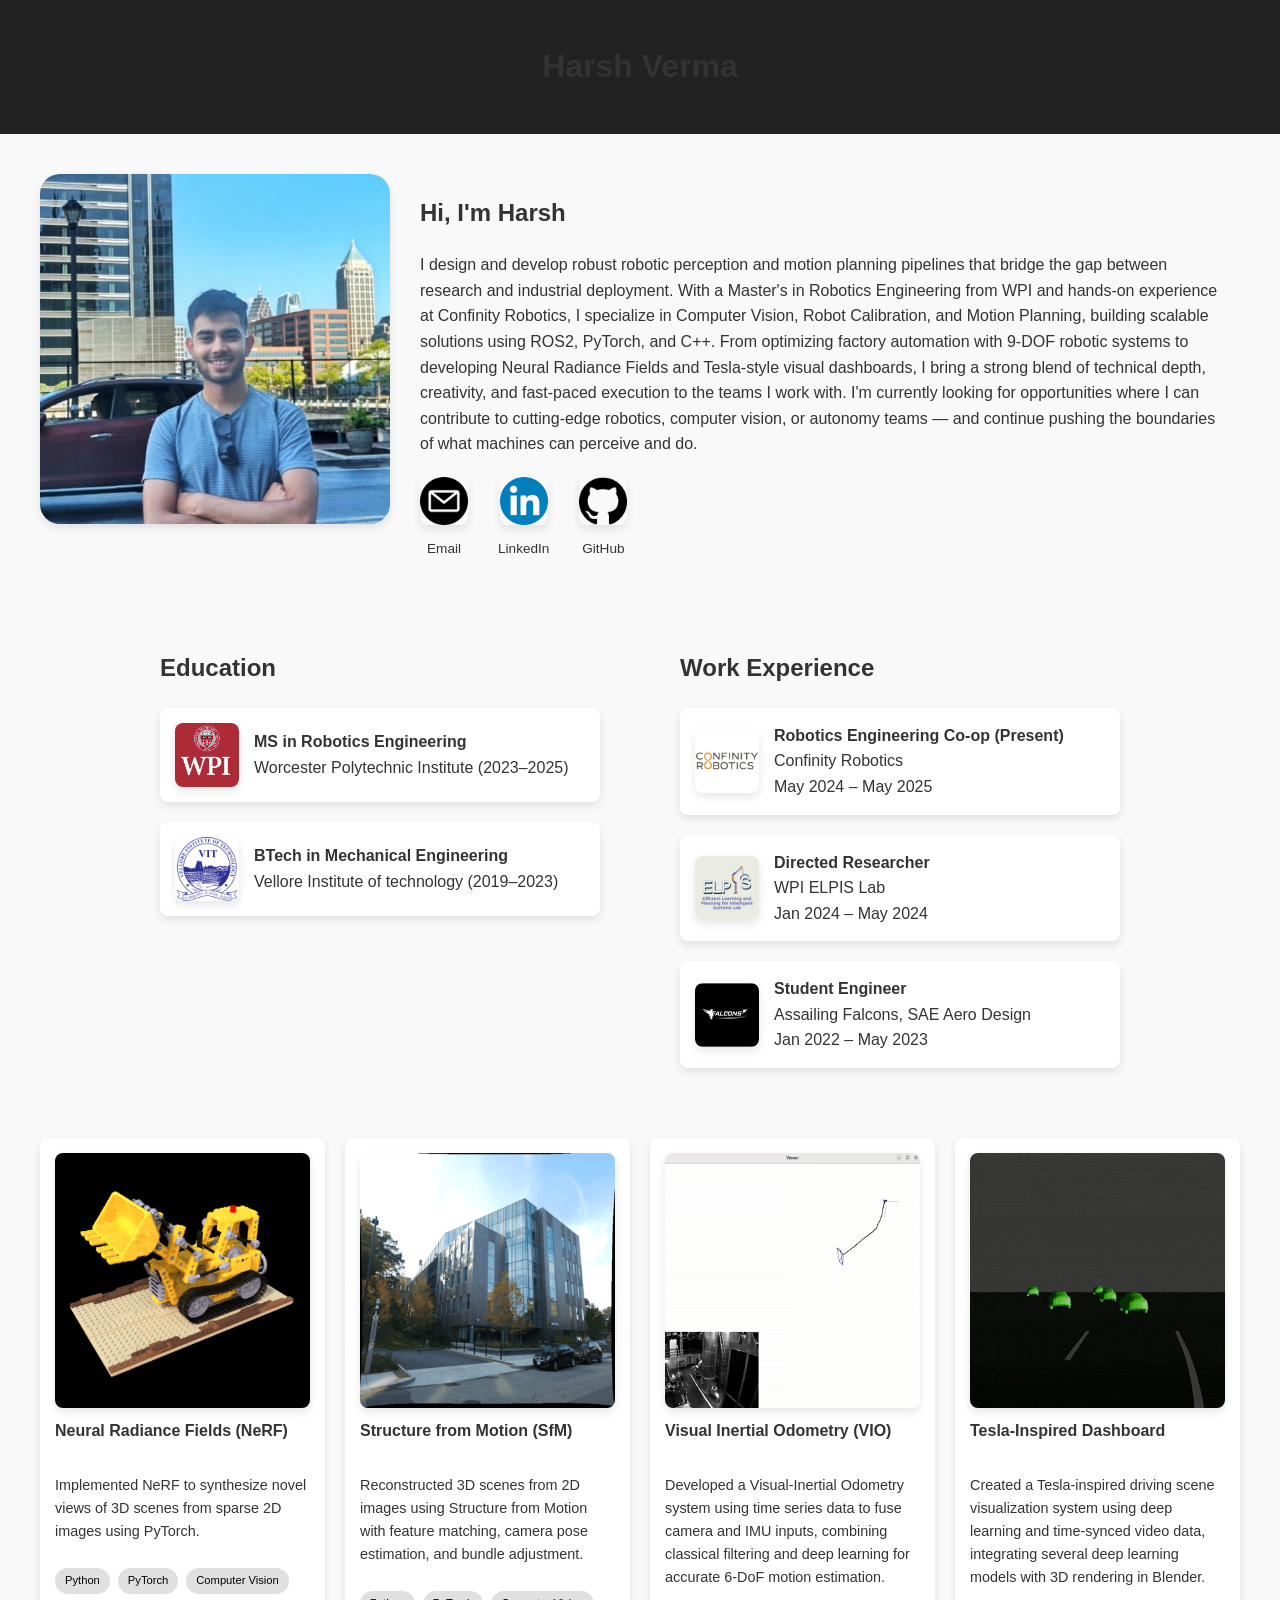
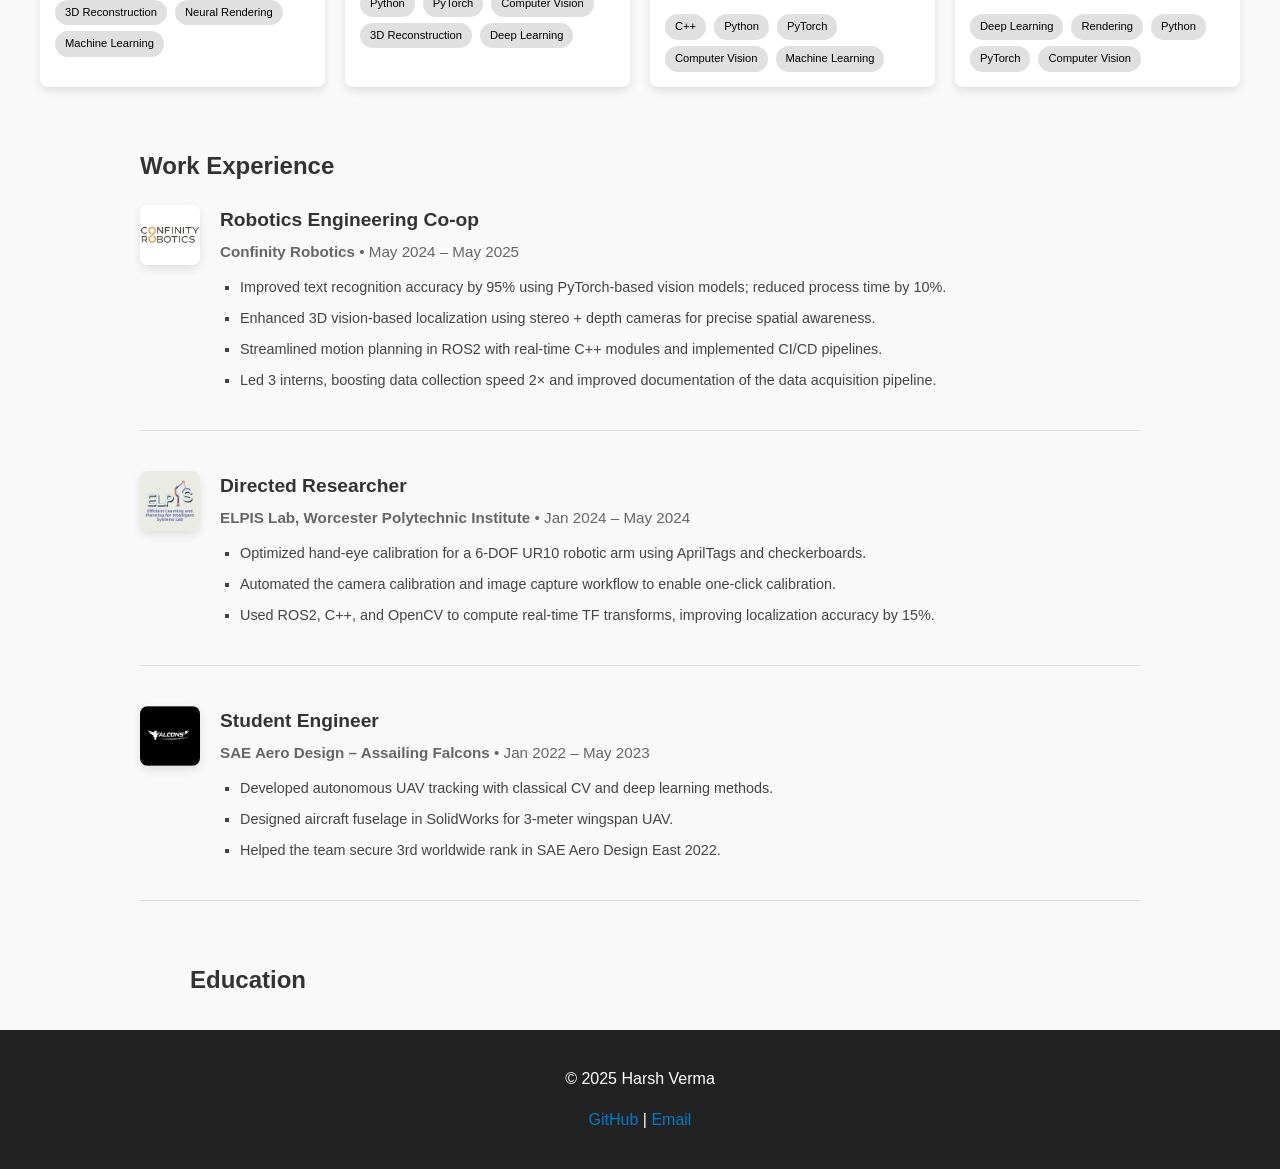
==== commit 4fea244a: "added work expriences" ====
--- a/index.html
+++ b/index.html
@@ -161,6 +161,52 @@
       font-size: 0.7rem;
       font-weight: 500;
     }
+
+    .experience-section {
+      max-width: 1000px;
+      margin: 60px auto;
+      padding: 0 20px;
+    }
+
+    .experience-entry {
+      display: flex;
+      align-items: flex-start;
+      gap: 20px;
+      margin-bottom: 40px;
+      border-bottom: 1px solid #ddd;
+      padding-bottom: 30px;
+    }
+
+    .experience-entry img {
+      width: 60px;
+      height: 60px;
+      object-fit: contain;
+      border-radius: 8px;
+    }
+
+    .experience-entry h3 {
+      margin: 0;
+      font-size: 1.2rem;
+      color: #333;
+    }
+
+    .experience-entry p {
+      margin: 4px 0 12px;
+      font-size: 0.95rem;
+      color: #666;
+    }
+
+    .experience-entry ul {
+      margin: 0;
+      padding-left: 20px;
+      font-size: 0.9rem;
+      color: #444;
+    }
+
+    .experience-entry ul li {
+      margin-bottom: 8px;
+    }
+
   </style>
 </head>
 <body>
@@ -223,32 +269,34 @@
     <section class="section-block" id="experience-details">
       <h2>Work Experience</h2>
       <div class="card-preview-grid">
-        <a class="card-preview" href="#experience-details">
-          <img src="page_images/confinity_robotics_logo.jfif" alt="Company logo">
+
+        <a class="card-preview" href="#confinity">
+          <img src="page_images/confinity_robotics_logo.jfif" alt="Confinity logo">
           <div>
             <strong>Robotics Engineering Co-op (Present)</strong><br />
             Confinity Robotics<br />
             <span class="experience-dates">May 2024 – May 2025</span>
           </div>
         </a>
-
-        <a class="card-preview" href="#experience-details">
-          <img src="icons/elpis_logo.jpg" alt="Company logo">
+        
+        <a class="card-preview" href="#elpis">
+          <img src="icons/elpis_logo.jpg" alt="ELPIS logo">
           <div>
             <strong>Directed Researcher</strong><br />
             WPI ELPIS Lab<br />
             <span class="experience-dates">Jan 2024 – May 2024</span>
           </div>
         </a>
-
-        <a class="card-preview" href="#experience-details">
-          <img src="icons/falcons_logo.jfif" alt="Company logo">
+        
+        <a class="card-preview" href="#falcons">
+          <img src="icons/falcons_logo.jfif" alt="SAE Falcons logo">
           <div>
             <strong>Student Engineer</strong><br />
             Assailing Falcons, SAE Aero Design<br />
             <span class="experience-dates">Jan 2022 – May 2023</span>
           </div>
         </a>
+        
       </div>
     </section>
   </div>
@@ -314,8 +362,48 @@
   <!-- Work Experience Section -->
   <section class="experience-section" id="experience-details">
     <h2>Work Experience</h2>
-    <!-- Add detailed experience content here -->
+  
+    <div class="experience-entry" id="confinity">
+      <img src="page_images/confinity_robotics_logo.jfif" alt="Confinity Robotics" />
+      <div>
+        <h3>Robotics Engineering Co-op</h3>
+        <p><strong>Confinity Robotics</strong> • May 2024 – May 2025</p>
+        <ul>
+          <li>Improved text recognition accuracy by 95% using PyTorch-based vision models; reduced process time by 10%.</li>
+          <li>Enhanced 3D vision-based localization using stereo + depth cameras for precise spatial awareness.</li>
+          <li>Streamlined motion planning in ROS2 with real-time C++ modules and implemented CI/CD pipelines.</li>
+          <li>Led 3 interns, boosting data collection speed 2× and improved documentation of the data acquisition pipeline.</li>
+        </ul>
+      </div>
+    </div>
+  
+    <div class="experience-entry" id="elpis">
+      <img src="icons/elpis_logo.jpg" alt="ELPIS Lab" />
+      <div>
+        <h3>Directed Researcher</h3>
+        <p><strong>ELPIS Lab, Worcester Polytechnic Institute</strong> • Jan 2024 – May 2024</p>
+        <ul>
+          <li>Optimized hand-eye calibration for a 6-DOF UR10 robotic arm using AprilTags and checkerboards.</li>
+          <li>Automated the camera calibration and image capture workflow to enable one-click calibration.</li>
+          <li>Used ROS2, C++, and OpenCV to compute real-time TF transforms, improving localization accuracy by 15%.</li>
+        </ul>
+      </div>
+    </div>
+  
+    <div class="experience-entry" id="falcons">
+      <img src="icons/falcons_logo.jfif" alt="SAE Falcons" />
+      <div>
+        <h3>Student Engineer</h3>
+        <p><strong>SAE Aero Design – Assailing Falcons</strong> • Jan 2022 – May 2023</p>
+        <ul>
+          <li>Developed autonomous UAV tracking with classical CV and deep learning methods.</li>
+          <li>Designed aircraft fuselage in SolidWorks for 3-meter wingspan UAV.</li>
+          <li>Helped the team secure 3rd worldwide rank in SAE Aero Design East 2022.</li>
+        </ul>
+      </div>
+    </div>
   </section>
+  
 
   <!-- Education Detail Section -->
   <section class="education-section-detail" id="education-details">
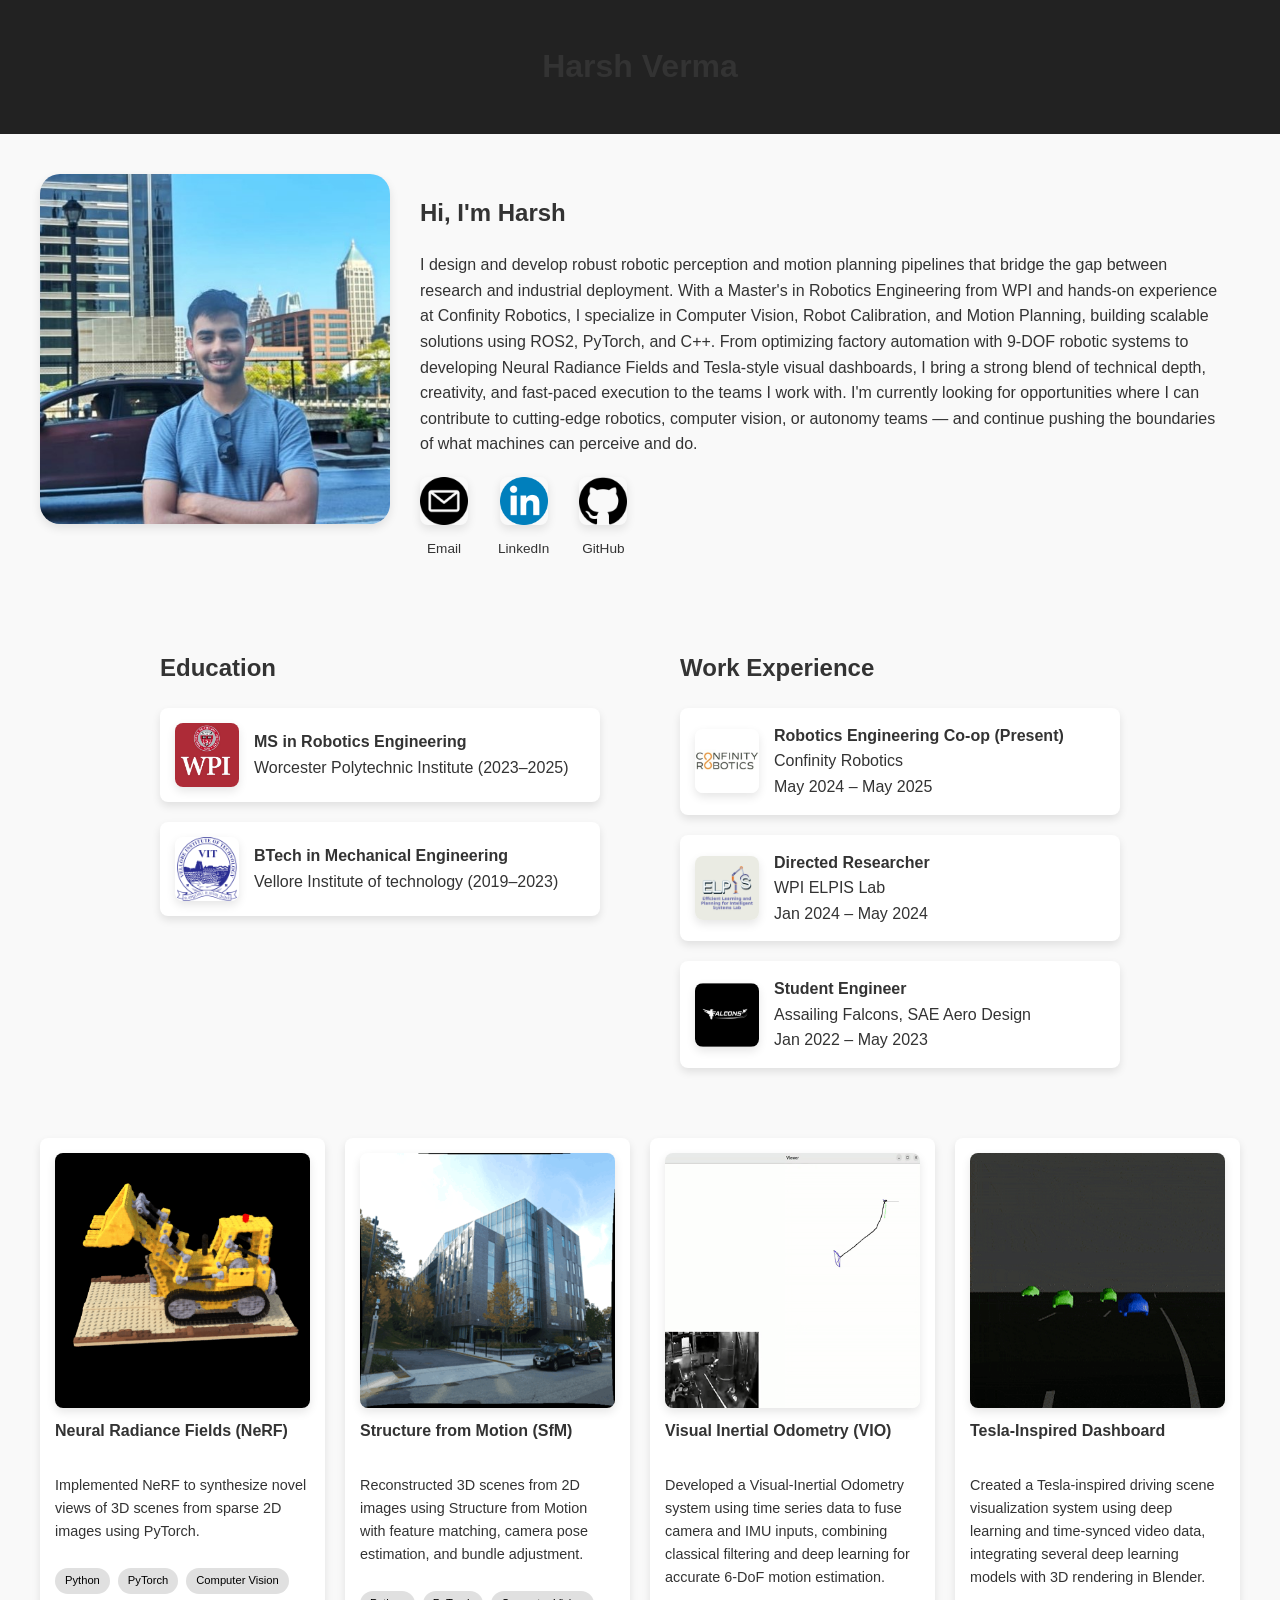
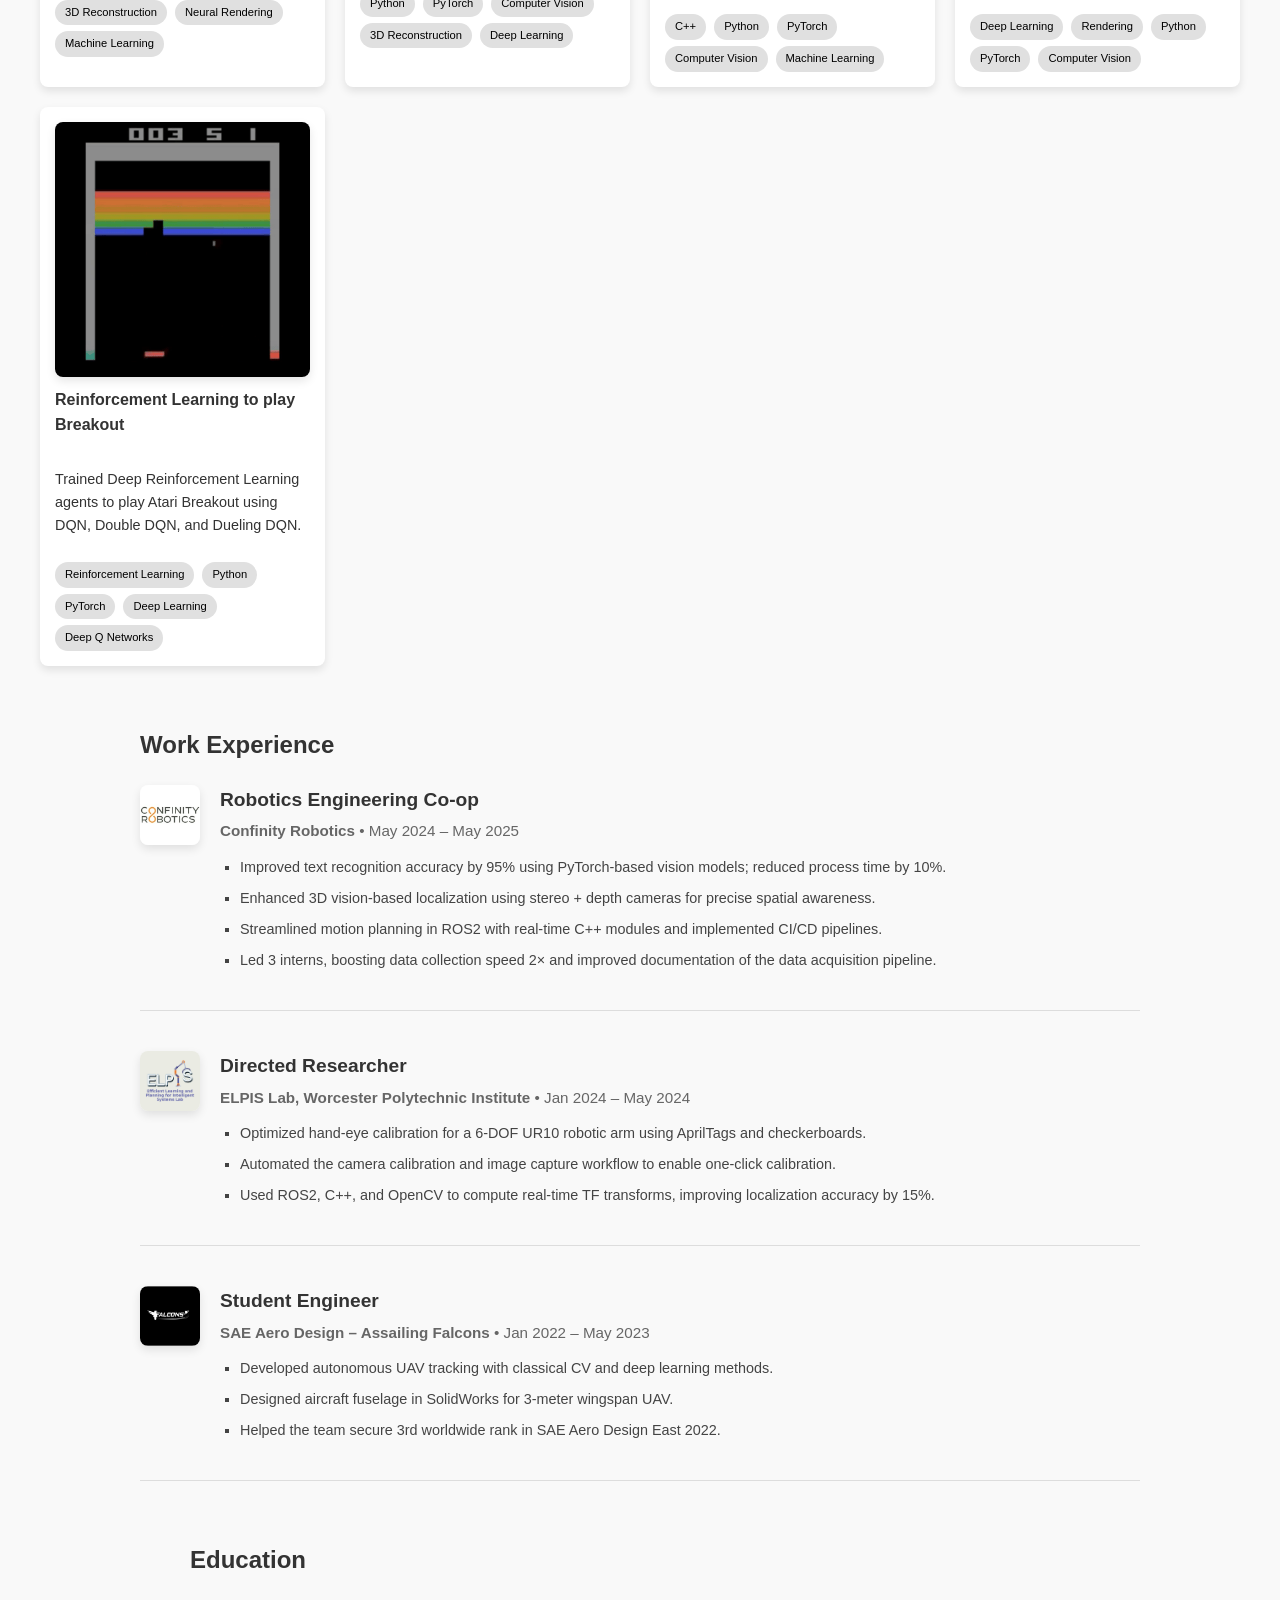
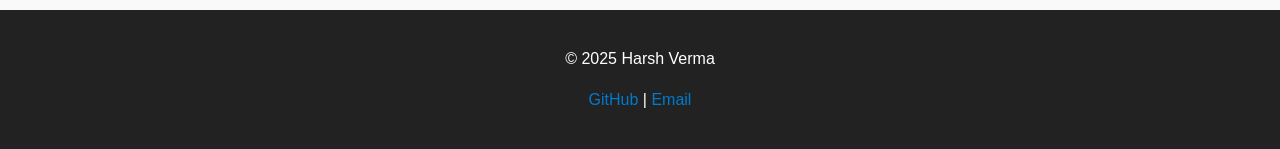
==== commit a104cf76: "added atari project" ====
--- a/index.html
+++ b/index.html
@@ -354,6 +354,19 @@
         <div class="skill-badge">Python</div>
         <div class="skill-badge">PyTorch</div>
         <div class="skill-badge">Computer Vision</div>
+      </div>
+    </a>
+
+    <a class="project-card" href="projects/atari/atari.html">
+      <img src="/projects/atari/images/atari_main.gif" alt="Atari GIF">
+      <h3>Reinforcement Learning to play Breakout</h3>
+      <p>Trained Deep Reinforcement Learning agents to play Atari Breakout using DQN, Double DQN, and Dueling DQN.</p>
+      <div class="skills-list">
+        <div class="skill-badge">Reinforcement Learning</div>
+        <div class="skill-badge">Python</div>
+        <div class="skill-badge">PyTorch</div>
+        <div class="skill-badge">Deep Learning</div>
+        <div class="skill-badge">Deep Q Networks</div>
       </div>
     </a>
 
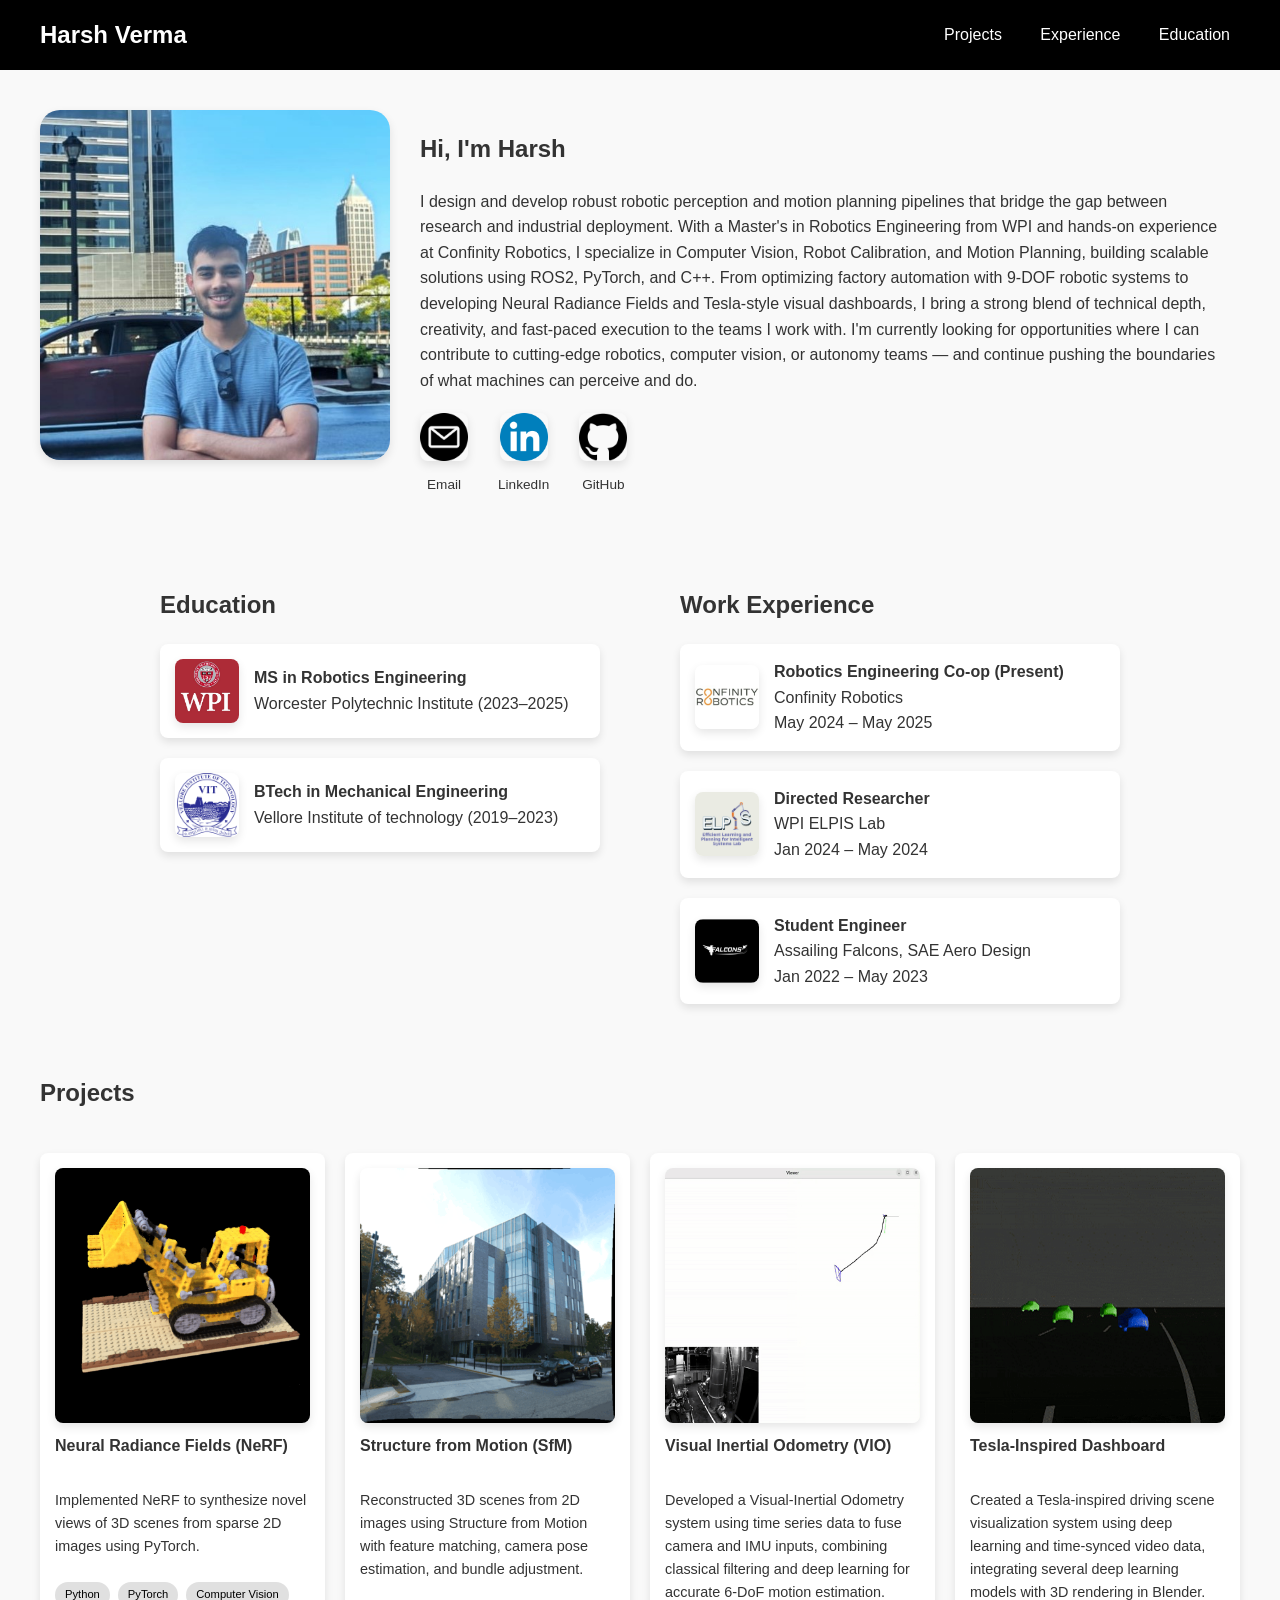
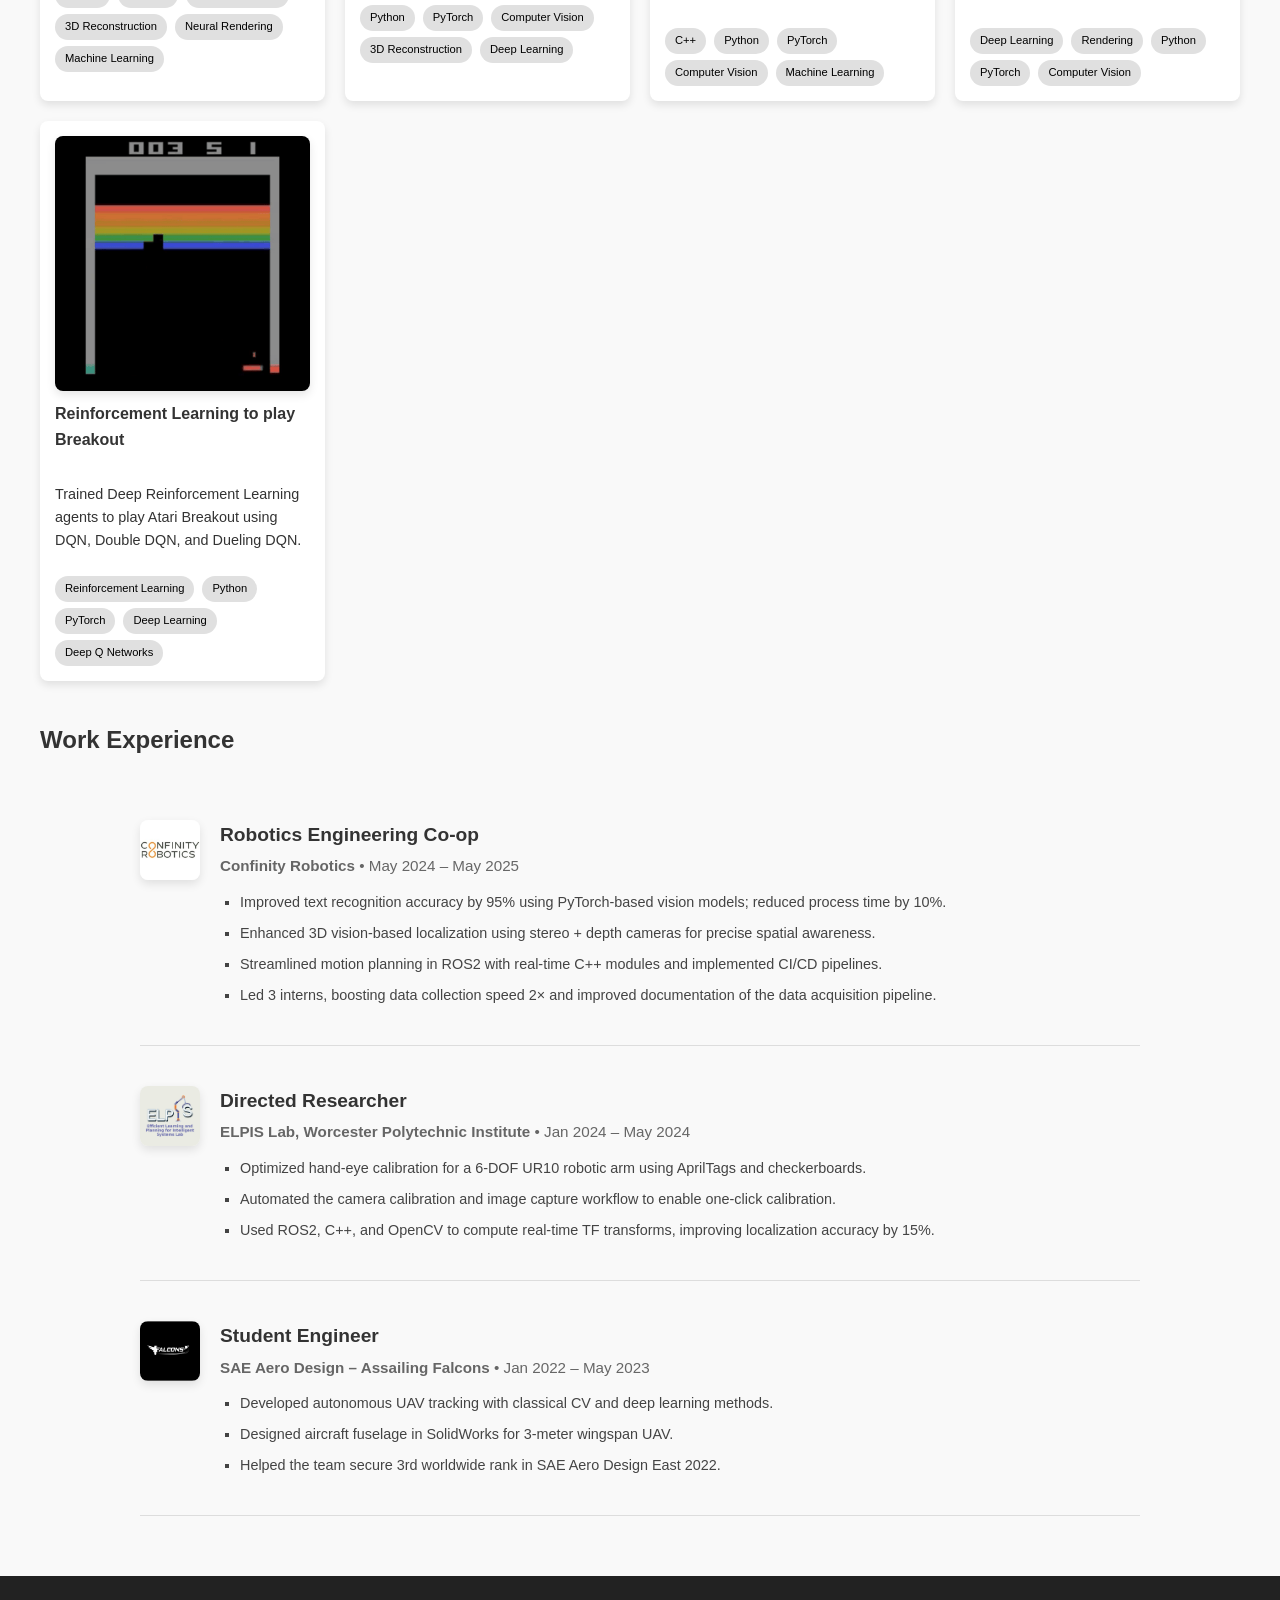
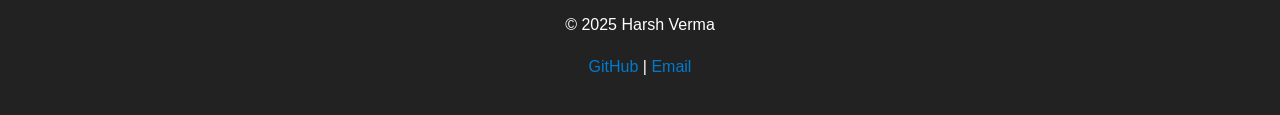
==== commit 0ee17772: "edited top black bar content, and headers throughout the page" ====
--- a/index.html
+++ b/index.html
@@ -206,12 +206,44 @@
     .experience-entry ul li {
       margin-bottom: 8px;
     }
-
+ 
+    .top-header {
+      background-color: #000;
+      color: white;
+      display: flex;
+      justify-content: space-between;
+      align-items: center;
+      padding: 16px 40px;
+    }
+
+    .site-title {
+      margin: 0;
+      font-size: 1.5rem;
+      color: white;
+    }
+
+    .nav-links a {
+      margin-left: 24px;
+      color: white;
+      text-decoration: none;
+      font-weight: 500;
+      font-size: 1rem;
+      transition: color 0.2s;
+    }
+
+    .nav-links a:hover {
+      color: #aaa;
+    }
   </style>
 </head>
 <body>
-  <header>
-    <h1>Harsh Verma</h1>
+  <header class="top-header">
+    <h1 class="site-title">Harsh Verma</h1>
+    <nav class="nav-links">
+      <a href="#projects">Projects</a>
+      <a href="#experience-details">Experience</a>
+      <a href="#education-details">Education</a>
+    </nav>
   </header>
 
   <!-- Top Layout -->
@@ -266,7 +298,7 @@
       </div>
     </section>
 
-    <section class="section-block" id="experience-details">
+    <section class="section-block">
       <h2>Work Experience</h2>
       <div class="card-preview-grid">
 
@@ -303,6 +335,7 @@
 
 
   <!-- Projects Section -->
+  <h2 style="max-width: 1200px; margin: 40px auto 20px; padding: 0 20px;" id="projects">Projects</h2>
   <section class="project-grid">
     <a class="project-card" href="projects/nerf/nerf.html">
       <img src="/projects/nerf/images/nerf_main.gif" alt="NeRF project GIF">
@@ -373,8 +406,9 @@
   </section>
 
   <!-- Work Experience Section -->
-  <section class="experience-section" id="experience-details">
-    <h2>Work Experience</h2>
+  <h2 style="max-width: 1200px; margin: 40px auto 20px; padding: 0 20px;" id="experience-details">Work Experience</h2>
+  <section class="experience-section" >
+    <!-- <h2>Work Experience</h2> -->
   
     <div class="experience-entry" id="confinity">
       <img src="page_images/confinity_robotics_logo.jfif" alt="Confinity Robotics" />
@@ -420,7 +454,7 @@
 
   <!-- Education Detail Section -->
   <section class="education-section-detail" id="education-details">
-    <h2>Education</h2>
+    <!-- <h2>Education</h2> -->
     <!-- Add detailed education content here -->
   </section>
 
